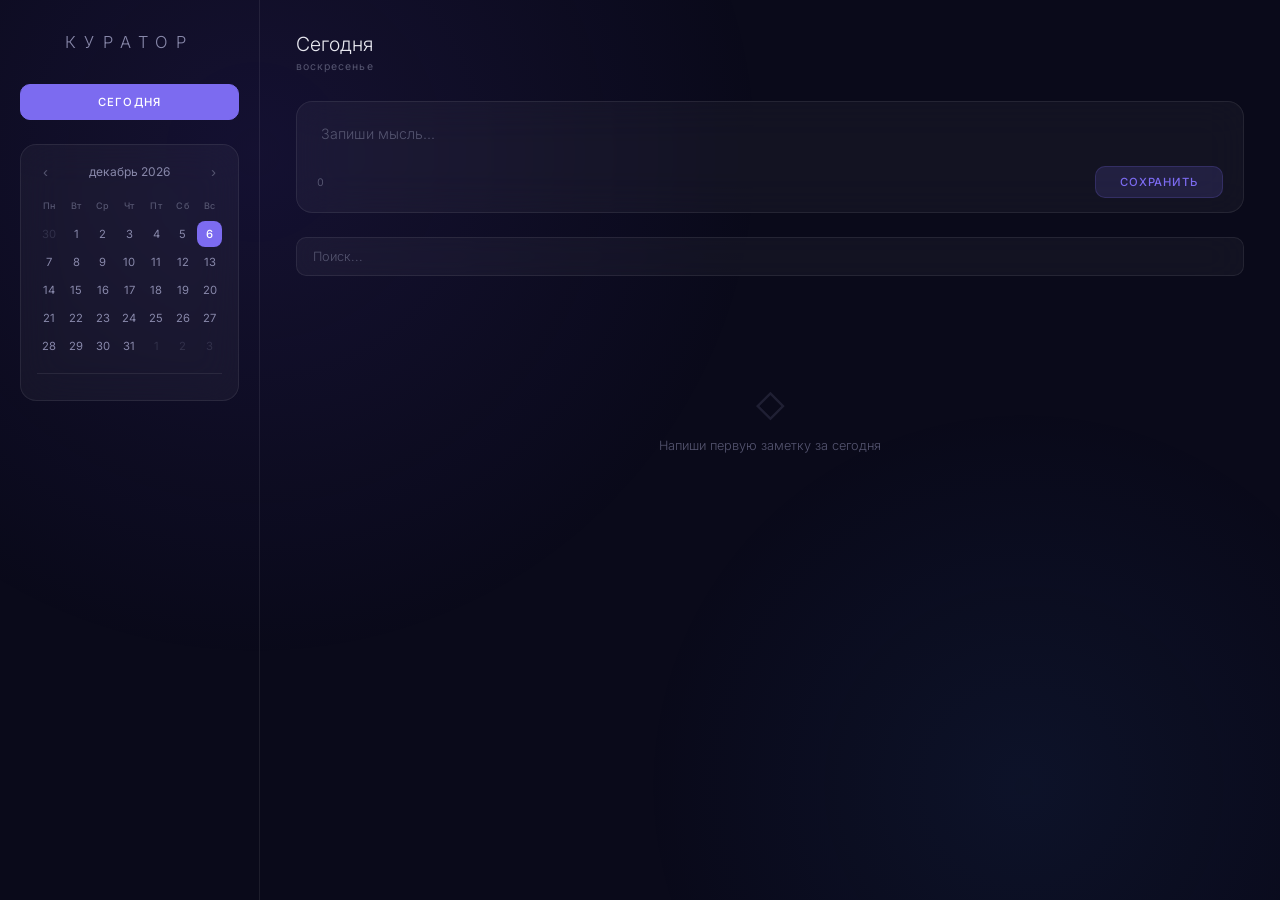
==== templates/index.html @ 03795e7d "fix: key-based auth, offline support, skeleton, icons, XSS fix" ====
<!DOCTYPE html>
<html lang="ru">
<head>
<meta charset="UTF-8">
<meta name="viewport" content="width=device-width, initial-scale=1.0">
<title>КУРАТОР</title>
<style>
@import url('https://fonts.googleapis.com/css2?family=Inter:wght@300;400;500;600&display=swap');

*, *::before, *::after { margin: 0; padding: 0; box-sizing: border-box; }

:root {
  --bg-1: #0a0a1a;
  --glass: rgba(255, 255, 255, 0.04);
  --glass-border: rgba(255, 255, 255, 0.08);
  --glass-hover: rgba(255, 255, 255, 0.07);
  --text-1: #e8e8f0;
  --text-2: #8888aa;
  --text-3: #555570;
  --accent: #7c6bf0;
  --accent-dim: rgba(124, 107, 240, 0.15);
  --danger: #e05555;
  --blur: 20px;
  --radius: 16px;
  --radius-sm: 10px;
}

html { font-size: 15px; }

body {
  font-family: 'Inter', -apple-system, sans-serif;
  background: var(--bg-1);
  color: var(--text-1);
  min-height: 100vh;
  overflow-x: hidden;
}

body::before {
  content: '';
  position: fixed;
  top: -40%; left: -20%;
  width: 80vw; height: 80vw;
  background: radial-gradient(circle, rgba(100, 70, 220, 0.12) 0%, transparent 70%);
  pointer-events: none;
  z-index: 0;
}

body::after {
  content: '';
  position: fixed;
  bottom: -30%; right: -10%;
  width: 60vw; height: 60vw;
  background: radial-gradient(circle, rgba(50, 120, 220, 0.08) 0%, transparent 70%);
  pointer-events: none;
  z-index: 0;
}

.layout {
  position: relative;
  z-index: 1;
  display: flex;
  min-height: 100vh;
  max-width: 1400px;
  margin: 0 auto;
}

/* --- SIDEBAR --- */
.sidebar {
  width: 260px;
  min-width: 260px;
  padding: 32px 20px;
  border-right: 1px solid var(--glass-border);
  display: flex;
  flex-direction: column;
  gap: 24px;
}

.logo {
  text-align: center;
  padding-bottom: 8px;
}

.logo h1 {
  font-size: 1.1rem;
  font-weight: 300;
  letter-spacing: 0.5em;
  color: var(--text-2);
}

.btn-today {
  width: 100%;
  background: var(--accent-dim);
  border: 1px solid rgba(124, 107, 240, 0.2);
  color: var(--accent);
  font-family: inherit;
  font-size: 0.75rem;
  font-weight: 500;
  letter-spacing: 0.1em;
  padding: 10px;
  border-radius: var(--radius-sm);
  cursor: pointer;
  transition: all 0.2s;
}

.btn-today:hover {
  background: rgba(124, 107, 240, 0.25);
}

.btn-today.active {
  background: var(--accent);
  color: #fff;
  border-color: var(--accent);
}

.calendar {
  background: var(--glass);
  backdrop-filter: blur(var(--blur));
  -webkit-backdrop-filter: blur(var(--blur));
  border: 1px solid var(--glass-border);
  border-radius: var(--radius);
  padding: 16px;
}

.cal-header {
  display: flex;
  justify-content: space-between;
  align-items: center;
  margin-bottom: 14px;
}

.cal-header span {
  font-size: 0.8rem;
  font-weight: 400;
  color: var(--text-2);
}

.cal-nav {
  background: none;
  border: none;
  color: var(--text-3);
  cursor: pointer;
  font-size: 1rem;
  padding: 2px 6px;
  border-radius: 6px;
  transition: color 0.2s;
}

.cal-nav:hover { color: var(--text-1); }

.cal-weekdays {
  display: grid;
  grid-template-columns: repeat(7, 1fr);
  gap: 2px;
  margin-bottom: 6px;
}

.cal-weekdays span {
  text-align: center;
  font-size: 0.6rem;
  font-weight: 500;
  color: var(--text-3);
  letter-spacing: 0.05em;
  padding: 4px 0;
}

.cal-days {
  display: grid;
  grid-template-columns: repeat(7, 1fr);
  gap: 2px;
}

.cal-day {
  text-align: center;
  font-size: 0.75rem;
  padding: 6px 2px;
  border-radius: 8px;
  cursor: pointer;
  transition: all 0.15s;
  color: var(--text-2);
  position: relative;
}

.cal-day:hover { background: rgba(255,255,255,0.06); }

.cal-day.other { color: var(--text-3); opacity: 0.4; }
.cal-day.today { color: var(--accent); font-weight: 600; }
.cal-day.selected { background: var(--accent); color: #fff; font-weight: 500; }

.cal-day.has-notes::after {
  content: '';
  position: absolute;
  bottom: 2px;
  left: 50%;
  transform: translateX(-50%);
  width: 4px;
  height: 4px;
  border-radius: 50%;
  background: var(--accent);
}

.cal-day.selected.has-notes::after { background: #fff; }

.cal-counts {
  margin-top: 14px;
  padding-top: 10px;
  border-top: 1px solid var(--glass-border);
}

.cal-stat {
  display: flex;
  justify-content: space-between;
  font-size: 0.65rem;
  color: var(--text-3);
  padding: 3px 0;
}

.cal-stat span:last-child {
  color: var(--text-2);
  font-variant-numeric: tabular-nums;
}

/* --- MAIN --- */
.main {
  flex: 1;
  padding: 32px 36px;
  display: flex;
  flex-direction: column;
  min-width: 0;
}

.day-title {
  font-size: 1.3rem;
  font-weight: 300;
  color: var(--text-1);
  margin-bottom: 4px;
}

.day-subtitle {
  font-size: 0.7rem;
  color: var(--text-3);
  letter-spacing: 0.1em;
  margin-bottom: 28px;
}

.input-wrapper {
  background: var(--glass);
  backdrop-filter: blur(var(--blur));
  -webkit-backdrop-filter: blur(var(--blur));
  border: 1px solid var(--glass-border);
  border-radius: var(--radius);
  padding: 4px;
  margin-bottom: 24px;
  transition: border-color 0.3s, box-shadow 0.3s;
}

.input-wrapper:focus-within {
  border-color: rgba(124, 107, 240, 0.3);
  box-shadow: 0 0 40px rgba(124, 107, 240, 0.08);
}

.input-wrapper textarea {
  width: 100%;
  background: transparent;
  border: none;
  outline: none;
  color: var(--text-1);
  font-family: inherit;
  font-size: 0.95rem;
  font-weight: 300;
  line-height: 1.7;
  padding: 16px 20px;
  resize: none;
  min-height: 48px;
  max-height: 200px;
}

.input-wrapper textarea::placeholder { color: var(--text-3); }

.suggest {
  display: none;
  font-size: 0.72rem;
  color: var(--text-3);
  padding: 8px 4px 0;
  letter-spacing: 0.03em;
  font-style: italic;
  animation: fadeUp 0.3s ease;
}

.input-footer {
  display: flex;
  justify-content: space-between;
  align-items: center;
  padding: 0 16px 10px;
}

.char-count {
  font-size: 0.7rem;
  color: var(--text-3);
  font-variant-numeric: tabular-nums;
}

.btn-save {
  background: var(--accent-dim);
  border: 1px solid rgba(124, 107, 240, 0.2);
  color: var(--accent);
  font-family: inherit;
  font-size: 0.75rem;
  font-weight: 500;
  letter-spacing: 0.08em;
  padding: 8px 24px;
  border-radius: var(--radius-sm);
  cursor: pointer;
  transition: all 0.2s;
}

.btn-save:hover {
  background: rgba(124, 107, 240, 0.25);
}

.btn-save:active { transform: scale(0.97); }

.search-row {
  display: flex;
  gap: 12px;
  margin-bottom: 28px;
}

.search-row input {
  flex: 1;
  background: var(--glass);
  backdrop-filter: blur(var(--blur));
  -webkit-backdrop-filter: blur(var(--blur));
  border: 1px solid var(--glass-border);
  border-radius: var(--radius-sm);
  padding: 11px 16px;
  color: var(--text-1);
  font-family: inherit;
  font-size: 0.85rem;
  font-weight: 300;
  outline: none;
  transition: border-color 0.3s;
}

.search-row input:focus { border-color: rgba(124, 107, 240, 0.3); }
.search-row input::placeholder { color: var(--text-3); }

.stats {
  font-size: 0.7rem;
  color: var(--text-3);
  letter-spacing: 0.08em;
  margin-bottom: 24px;
}

.groups { display: flex; flex-direction: column; gap: 28px; }

.group { animation: fadeUp 0.4s ease both; }
.group:nth-child(2) { animation-delay: 0.05s; }
.group:nth-child(3) { animation-delay: 0.1s; }

@keyframes fadeUp {
  from { opacity: 0; transform: translateY(14px); }
  to { opacity: 1; transform: translateY(0); }
}

.group-header {
  display: flex;
  align-items: center;
  gap: 12px;
  margin-bottom: 12px;
  padding-left: 2px;
}

.group-title {
  font-size: 0.7rem;
  font-weight: 500;
  letter-spacing: 0.12em;
  text-transform: uppercase;
  color: var(--text-2);
}

.group-count {
  font-size: 0.6rem;
  color: var(--text-3);
  background: rgba(255,255,255,0.04);
  padding: 2px 8px;
  border-radius: 20px;
}

.group-line {
  flex: 1;
  height: 1px;
  background: linear-gradient(90deg, var(--glass-border), transparent);
}

.notes-grid {
  display: grid;
  grid-template-columns: repeat(auto-fill, minmax(260px, 1fr));
  gap: 12px;
}

.note-card {
  background: var(--glass);
  backdrop-filter: blur(var(--blur));
  -webkit-backdrop-filter: blur(var(--blur));
  border: 1px solid var(--glass-border);
  border-radius: var(--radius);
  padding: 18px;
  transition: all 0.25s;
  animation: fadeUp 0.35s ease both;
}

.note-card:hover {
  background: var(--glass-hover);
  border-color: rgba(255, 255, 255, 0.12);
  transform: translateY(-2px);
  box-shadow: 0 8px 32px rgba(0, 0, 0, 0.3);
}

.note-content {
  font-size: 0.9rem;
  font-weight: 300;
  line-height: 1.7;
  color: var(--text-1);
  white-space: pre-wrap;
  word-break: break-word;
  margin-bottom: 12px;
}

.note-meta {
  display: flex;
  justify-content: space-between;
  align-items: center;
}

.note-date {
  font-size: 0.6rem;
  color: var(--text-3);
  font-variant-numeric: tabular-nums;
}

.note-delete {
  background: none;
  border: none;
  color: var(--text-3);
  cursor: pointer;
  font-size: 0.7rem;
  padding: 4px 8px;
  border-radius: 6px;
  opacity: 0;
  transition: all 0.2s;
}

.note-card:hover .note-delete { opacity: 1; }
.note-delete:hover { color: var(--danger); background: rgba(224, 85, 85, 0.1); }

.empty-state {
  text-align: center;
  padding: 60px 20px;
  color: var(--text-3);
}

.empty-state .icon { font-size: 2rem; margin-bottom: 14px; opacity: 0.3; }
.empty-state p { font-size: 0.85rem; font-weight: 300; }

.toast {
  position: fixed;
  bottom: 30px;
  left: 50%;
  transform: translateX(-50%) translateY(80px);
  background: rgba(20, 20, 40, 0.9);
  backdrop-filter: blur(16px);
  border: 1px solid var(--glass-border);
  color: var(--text-1);
  font-size: 0.8rem;
  padding: 12px 28px;
  border-radius: 40px;
  opacity: 0;
  transition: all 0.4s cubic-bezier(0.22, 1, 0.36, 1);
  pointer-events: none;
  z-index: 100;
}

.toast.show { opacity: 1; transform: translateX(-50%) translateY(0); }

@media (max-width: 800px) {
  .layout { flex-direction: column; }
  .sidebar { width: 100%; min-width: 0; border-right: none; border-bottom: 1px solid var(--glass-border); padding: 20px 16px; }
  .main { padding: 20px 16px; }
  .notes-grid { grid-template-columns: 1fr; }
}
</style>
</head>
<body>

<div class="layout">
  <aside class="sidebar">
    <div class="logo"><h1>КУРАТОР</h1></div>

    <button class="btn-today" id="btnToday" onclick="goToday()">СЕГОДНЯ</button>

    <div class="calendar">
      <div class="cal-header">
        <button class="cal-nav" onclick="calNav(-1)">&#8249;</button>
        <span id="calMonth"></span>
        <button class="cal-nav" onclick="calNav(1)">&#8250;</button>
      </div>
      <div class="cal-weekdays">
        <span>Пн</span><span>Вт</span><span>Ср</span><span>Чт</span><span>Пт</span><span>Сб</span><span>Вс</span>
      </div>
      <div class="cal-days" id="calDays"></div>
      <div class="cal-counts" id="calCounts"></div>
    </div>
  </aside>

  <main class="main">
    <div class="day-title" id="dayTitle"></div>
    <div class="day-subtitle" id="daySubtitle"></div>

    <div class="input-wrapper">
      <textarea id="noteInput" placeholder="Запиши мысль..." rows="1"></textarea>
      <div class="input-footer">
        <span class="char-count" id="charCount">0</span>
        <button class="btn-save" id="saveBtn">СОХРАНИТЬ</button>
      </div>
    </div>
    <div class="suggest" id="suggest"></div>

    <div class="search-row">
      <input type="text" id="searchInput" placeholder="Поиск...">
    </div>

    <div class="stats" id="stats"></div>
    <div class="groups" id="groups"></div>
    <div class="empty-state" id="emptyState">
      <div class="icon">&#9671;</div>
      <p>Напиши первую заметку за сегодня</p>
    </div>
  </main>
</div>

<div class="toast" id="toast"></div>

<script>
const $ = s => document.querySelector(s);
const RU_MONTHS = ['январь','февраль','март','апрель','май','июнь','июль','август','сентябрь','октябрь','ноябрь','декабрь'];
const RU_DAYS = ['воскресенье','понедельник','вторник','среда','четверг','пятница','суббота'];
const RU_MONTHS_GEN = ['января','февраля','марта','апреля','мая','июня','июля','августа','сентября','октября','ноября','декабря'];

let selectedDate = todayStr();
let calYear, calMonth;
let dateCounts = {};

function todayStr() {
  const d = new Date();
  return d.getFullYear() + '-' + String(d.getMonth()+1).padStart(2,'0') + '-' + String(d.getDate()).padStart(2,'0');
}

function initCalendar() {
  const now = new Date();
  calYear = now.getFullYear();
  calMonth = now.getMonth();
  renderCalendar();
}

function renderCalendar() {
  $('#calMonth').textContent = RU_MONTHS[calMonth] + ' ' + calYear;

  const first = new Date(calYear, calMonth, 1);
  const last = new Date(calYear, calMonth + 1, 0);
  let startDay = first.getDay() - 1;
  if (startDay < 0) startDay = 6;

  let html = '';
  for (let i = 0; i < startDay; i++) {
    const d = new Date(calYear, calMonth, -startDay + i + 1);
    html += `<div class="cal-day other">${d.getDate()}</div>`;
  }

  for (let d = 1; d <= last.getDate(); d++) {
    const ds = calYear + '-' + String(calMonth+1).padStart(2,'0') + '-' + String(d).padStart(2,'0');
    const today = ds === todayStr();
    const sel = ds === selectedDate;
    const has = dateCounts[ds] > 0;
    const cls = ['cal-day'];
    if (today) cls.push('today');
    if (sel) cls.push('selected');
    if (has) cls.push('has-notes');
    html += `<div class="${cls.join(' ')}" onclick="selectDate('${ds}')">${d}</div>`;
  }

  const remaining = 7 - ((startDay + last.getDate()) % 7);
  if (remaining < 7) {
    for (let i = 1; i <= remaining; i++) {
      html += `<div class="cal-day other">${i}</div>`;
    }
  }

  $('#calDays').innerHTML = html;
  renderCalCounts();
}

function renderCalCounts() {
  const counts = Object.entries(dateCounts).sort((a,b) => b[0].localeCompare(a[0])).slice(0, 5);
  if (counts.length === 0) {
    $('#calCounts').innerHTML = '';
    return;
  }
  let html = '';
  for (const [date, cnt] of counts) {
    const d = new Date(date + 'T12:00:00');
    const label = d.getDate() + ' ' + RU_MONTHS_GEN[d.getMonth()];
    html += `<div class="cal-stat"><span>${label}</span><span>${cnt}</span></div>`;
  }
  $('#calCounts').innerHTML = html;
}

function calNav(dir) {
  calMonth += dir;
  if (calMonth > 11) { calMonth = 0; calYear++; }
  if (calMonth < 0) { calMonth = 11; calYear--; }
  renderCalendar();
}

function selectDate(ds) {
  selectedDate = ds;
  renderCalendar();
  renderDayTitle();
  loadNotes();
}

function goToday() {
  selectedDate = todayStr();
  const now = new Date();
  calYear = now.getFullYear();
  calMonth = now.getMonth();
  renderCalendar();
  renderDayTitle();
  loadNotes();
}

function renderDayTitle() {
  const d = new Date(selectedDate + 'T12:00:00');
  const dayNum = d.getDate();
  const month = RU_MONTHS_GEN[d.getMonth()];
  const weekday = RU_DAYS[d.getDay()];
  const today = selectedDate === todayStr();
  $('#dayTitle').textContent = today ? 'Сегодня' : dayNum + ' ' + month;
  $('#daySubtitle').textContent = weekday + (today ? '' : ', ' + d.getFullYear());
  $('#btnToday').classList.toggle('active', today);
}

const input = $('#noteInput');
const saveBtn = $('#saveBtn');
const charCount = $('#charCount');
const searchInput = $('#searchInput');
const groupsEl = $('#groups');
const statsEl = $('#stats');
const emptyEl = $('#emptyState');
const toastEl = $('#toast');

let allNotes = [];
let allGroups = {};
let suggestTimer = null;

function autoResize() {
  input.style.height = 'auto';
  input.style.height = Math.min(input.scrollHeight, 200) + 'px';
}

input.addEventListener('input', () => {
  autoResize();
  charCount.textContent = input.value.length;
  clearTimeout(suggestTimer);
  const val = input.value.trim();
  if (val.length >= 6) {
    suggestTimer = setTimeout(() => checkSimilar(val), 400);
  } else {
    hideSuggest();
  }
});

input.addEventListener('keydown', e => { if (e.key === 'Enter' && !e.shiftKey) { e.preventDefault(); saveNote(); } });
saveBtn.addEventListener('click', saveNote);
searchInput.addEventListener('input', renderGroups);

async function saveNote() {
  const content = input.value.trim();
  if (!content) return;
  saveBtn.textContent = '...';
  saveBtn.disabled = true;
  try {
    const res = await fetch('/api/notes', {
      method: 'POST',
      headers: { 'Content-Type': 'application/json' },
      body: JSON.stringify({ content, date: selectedDate })
    });
    if (res.ok) {
      input.value = '';
      autoResize();
      charCount.textContent = '0';
      toast('Сохранено');
      await loadNotes();
    }
  } catch (e) { toast('Ошибка сети'); }
  saveBtn.textContent = 'СОХРАНИТЬ';
  saveBtn.disabled = false;
}

async function deleteNote(id) {
  try {
    await fetch('/api/notes/' + id, { method: 'DELETE' });
    toast('Удалено');
    await loadNotes();
  } catch (e) { toast('Ошибка'); }
}

async function loadNotes() {
  try {
    const res = await fetch('/api/notes?date=' + selectedDate);
    const data = await res.json();
    allNotes = data.notes;
    allGroups = data.groups;
    dateCounts = data.date_counts || {};
    renderCalendar();
    renderGroups();
  } catch (e) { console.error(e); }
}

function renderGroups() {
  const query = searchInput.value.trim().toLowerCase();
  let groups = allGroups;
  let notes = allNotes;

  if (query) {
    notes = allNotes.filter(n => n.content.toLowerCase().includes(query));
    if (notes.length === 0) {
      groupsEl.innerHTML = '';
      statsEl.textContent = '';
      emptyEl.innerHTML = '<div class="icon">&#9671;</div><p>Ничего не найдено</p>';
      emptyEl.style.display = 'block';
      return;
    }
    const ids = new Set(notes.map(n => n.id));
    groups = {};
    for (const [title, items] of Object.entries(allGroups)) {
      const filtered = items.filter(n => ids.has(n.id));
      if (filtered.length > 0) groups[title] = filtered;
    }
    if (!Object.keys(groups).length) groups = { 'Результаты': notes };
  }

  if (notes.length === 0) {
    groupsEl.innerHTML = '';
    statsEl.textContent = '';
    const today = selectedDate === todayStr();
    emptyEl.innerHTML = '<div class="icon">&#9671;</div><p>' + (today ? 'Напиши первую заметку за сегодня' : 'Нет заметок за этот день') + '</p>';
    emptyEl.style.display = 'block';
    return;
  }

  emptyEl.style.display = 'none';
  const gc = Object.keys(groups).length;
  statsEl.textContent = notes.length + ' замет' + (notes.length === 1 ? 'ка' : notes.length < 5 ? 'ки' : 'ок') + '  ·  ' + gc + ' групп' + (gc === 1 ? 'а' : '');

  let html = '';
  for (const [title, items] of Object.entries(groups)) {
    html += '<div class="group"><div class="group-header"><span class="group-title">' + esc(title) + '</span><span class="group-count">' + items.length + '</span><div class="group-line"></div></div><div class="notes-grid">';
    for (const note of items) {
      const t = new Date(note.created_at);
      const time = String(t.getHours()).padStart(2,'0') + ':' + String(t.getMinutes()).padStart(2,'0');
      html += '<div class="note-card"><div class="note-content">' + esc(note.content) + '</div><div class="note-meta"><span class="note-date">' + time + '</span><button class="note-delete" onclick="deleteNote(' + note.id + ')">&#10005;</button></div></div>';
    }
    html += '</div></div>';
  }
  groupsEl.innerHTML = html;
}

function esc(s) { const d = document.createElement('div'); d.textContent = s; return d.innerHTML; }

function toast(msg) {
  toastEl.textContent = msg;
  toastEl.classList.add('show');
  setTimeout(() => toastEl.classList.remove('show'), 2000);
}

initCalendar();
renderDayTitle();
loadNotes();
loadYesterdaySummary();

async function checkSimilar(text) {
  try {
    const res = await fetch('/api/similar?q=' + encodeURIComponent(text));
    const matches = await res.json();
    if (matches.length > 0) {
      const el = document.getElementById('suggest');
      const snippet = matches[0].content.length > 80 ? matches[0].content.slice(0, 80) + '...' : matches[0].content;
      el.innerHTML = 'похоже на: ' + esc(snippet);
      el.style.display = 'block';
    } else {
      hideSuggest();
    }
  } catch (e) {}
}

function hideSuggest() {
  const el = document.getElementById('suggest');
  if (el) el.style.display = 'none';
}

function showSuggest(html) {
  const el = document.getElementById('suggest');
  if (el) { el.innerHTML = html; el.style.display = 'block'; }
}

async function loadYesterdaySummary() {
  try {
    const res = await fetch('/api/yesterday');
    const data = await res.json();
    if (data.has) {
      showSuggest('вчера: ' + data.count + ' замет' + (data.count === 1 ? 'ка' : data.count < 5 ? 'ки' : 'ок') + ', ' + data.groups + ' групп' + (data.groups === 1 ? 'а' : ''));
      setTimeout(hideSuggest, 5000);
    }
  } catch (e) {}
}
</script>
</body>
</html>
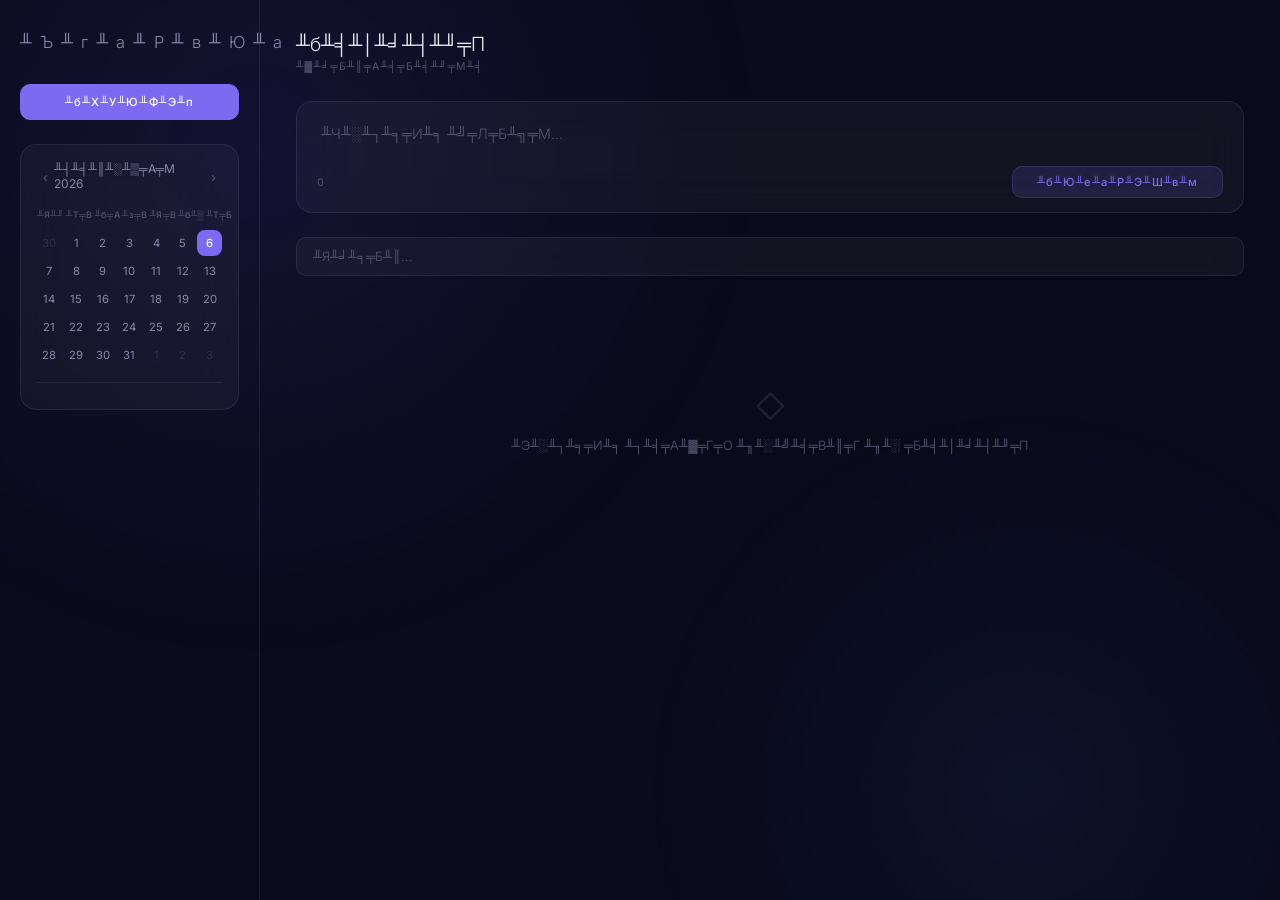
==== commit f2a30f7f: "restore: calendar version from v1" ====
--- a/templates/index.html
+++ b/templates/index.html
@@ -1,9 +1,9 @@
-<!DOCTYPE html>
+﻿<!DOCTYPE html>
 <html lang="ru">
 <head>
 <meta charset="UTF-8">
 <meta name="viewport" content="width=device-width, initial-scale=1.0">
-<title>КУРАТОР</title>
+<title>╨Ъ╨г╨а╨Р╨в╨Ю╨а</title>
 <style>
 @import url('https://fonts.googleapis.com/css2?family=Inter:wght@300;400;500;600&display=swap');
 
@@ -494,9 +494,9 @@
 
 <div class="layout">
   <aside class="sidebar">
-    <div class="logo"><h1>КУРАТОР</h1></div>
-
-    <button class="btn-today" id="btnToday" onclick="goToday()">СЕГОДНЯ</button>
+    <div class="logo"><h1>╨Ъ╨г╨а╨Р╨в╨Ю╨а</h1></div>
+
+    <button class="btn-today" id="btnToday" onclick="goToday()">╨б╨Х╨У╨Ю╨Ф╨Э╨п</button>
 
     <div class="calendar">
       <div class="cal-header">
@@ -505,7 +505,7 @@
         <button class="cal-nav" onclick="calNav(1)">&#8250;</button>
       </div>
       <div class="cal-weekdays">
-        <span>Пн</span><span>Вт</span><span>Ср</span><span>Чт</span><span>Пт</span><span>Сб</span><span>Вс</span>
+        <span>╨Я╨╜</span><span>╨Т╤В</span><span>╨б╤А</span><span>╨з╤В</span><span>╨Я╤В</span><span>╨б╨▒</span><span>╨Т╤Б</span>
       </div>
       <div class="cal-days" id="calDays"></div>
       <div class="cal-counts" id="calCounts"></div>
@@ -517,23 +517,23 @@
     <div class="day-subtitle" id="daySubtitle"></div>
 
     <div class="input-wrapper">
-      <textarea id="noteInput" placeholder="Запиши мысль..." rows="1"></textarea>
+      <textarea id="noteInput" placeholder="╨Ч╨░╨┐╨╕╤И╨╕ ╨╝╤Л╤Б╨╗╤М..." rows="1"></textarea>
       <div class="input-footer">
         <span class="char-count" id="charCount">0</span>
-        <button class="btn-save" id="saveBtn">СОХРАНИТЬ</button>
+        <button class="btn-save" id="saveBtn">╨б╨Ю╨е╨а╨Р╨Э╨Ш╨в╨м</button>
       </div>
     </div>
     <div class="suggest" id="suggest"></div>
 
     <div class="search-row">
-      <input type="text" id="searchInput" placeholder="Поиск...">
+      <input type="text" id="searchInput" placeholder="╨Я╨╛╨╕╤Б╨║...">
     </div>
 
     <div class="stats" id="stats"></div>
     <div class="groups" id="groups"></div>
     <div class="empty-state" id="emptyState">
       <div class="icon">&#9671;</div>
-      <p>Напиши первую заметку за сегодня</p>
+      <p>╨Э╨░╨┐╨╕╤И╨╕ ╨┐╨╡╤А╨▓╤Г╤О ╨╖╨░╨╝╨╡╤В╨║╤Г ╨╖╨░ ╤Б╨╡╨│╨╛╨┤╨╜╤П</p>
     </div>
   </main>
 </div>
@@ -542,9 +542,9 @@
 
 <script>
 const $ = s => document.querySelector(s);
-const RU_MONTHS = ['январь','февраль','март','апрель','май','июнь','июль','август','сентябрь','октябрь','ноябрь','декабрь'];
-const RU_DAYS = ['воскресенье','понедельник','вторник','среда','четверг','пятница','суббота'];
-const RU_MONTHS_GEN = ['января','февраля','марта','апреля','мая','июня','июля','августа','сентября','октября','ноября','декабря'];
+const RU_MONTHS = ['╤П╨╜╨▓╨░╤А╤М','╤Д╨╡╨▓╤А╨░╨╗╤М','╨╝╨░╤А╤В','╨░╨┐╤А╨╡╨╗╤М','╨╝╨░╨╣','╨╕╤О╨╜╤М','╨╕╤О╨╗╤М','╨░╨▓╨│╤Г╤Б╤В','╤Б╨╡╨╜╤В╤П╨▒╤А╤М','╨╛╨║╤В╤П╨▒╤А╤М','╨╜╨╛╤П╨▒╤А╤М','╨┤╨╡╨║╨░╨▒╤А╤М'];
+const RU_DAYS = ['╨▓╨╛╤Б╨║╤А╨╡╤Б╨╡╨╜╤М╨╡','╨┐╨╛╨╜╨╡╨┤╨╡╨╗╤М╨╜╨╕╨║','╨▓╤В╨╛╤А╨╜╨╕╨║','╤Б╤А╨╡╨┤╨░','╤З╨╡╤В╨▓╨╡╤А╨│','╨┐╤П╤В╨╜╨╕╤Ж╨░','╤Б╤Г╨▒╨▒╨╛╤В╨░'];
+const RU_MONTHS_GEN = ['╤П╨╜╨▓╨░╤А╤П','╤Д╨╡╨▓╤А╨░╨╗╤П','╨╝╨░╤А╤В╨░','╨░╨┐╤А╨╡╨╗╤П','╨╝╨░╤П','╨╕╤О╨╜╤П','╨╕╤О╨╗╤П','╨░╨▓╨│╤Г╤Б╤В╨░','╤Б╨╡╨╜╤В╤П╨▒╤А╤П','╨╛╨║╤В╤П╨▒╤А╤П','╨╜╨╛╤П╨▒╤А╤П','╨┤╨╡╨║╨░╨▒╤А╤П'];
 
 let selectedDate = todayStr();
 let calYear, calMonth;
@@ -644,7 +644,7 @@
   const month = RU_MONTHS_GEN[d.getMonth()];
   const weekday = RU_DAYS[d.getDay()];
   const today = selectedDate === todayStr();
-  $('#dayTitle').textContent = today ? 'Сегодня' : dayNum + ' ' + month;
+  $('#dayTitle').textContent = today ? '╨б╨╡╨│╨╛╨┤╨╜╤П' : dayNum + ' ' + month;
   $('#daySubtitle').textContent = weekday + (today ? '' : ', ' + d.getFullYear());
   $('#btnToday').classList.toggle('active', today);
 }
@@ -698,20 +698,20 @@
       input.value = '';
       autoResize();
       charCount.textContent = '0';
-      toast('Сохранено');
+      toast('╨б╨╛╤Е╤А╨░╨╜╨╡╨╜╨╛');
       await loadNotes();
     }
-  } catch (e) { toast('Ошибка сети'); }
-  saveBtn.textContent = 'СОХРАНИТЬ';
+  } catch (e) { toast('╨Ю╤И╨╕╨▒╨║╨░ ╤Б╨╡╤В╨╕'); }
+  saveBtn.textContent = '╨б╨Ю╨е╨а╨Р╨Э╨Ш╨в╨м';
   saveBtn.disabled = false;
 }
 
 async function deleteNote(id) {
   try {
     await fetch('/api/notes/' + id, { method: 'DELETE' });
-    toast('Удалено');
+    toast('╨г╨┤╨░╨╗╨╡╨╜╨╛');
     await loadNotes();
-  } catch (e) { toast('Ошибка'); }
+  } catch (e) { toast('╨Ю╤И╨╕╨▒╨║╨░'); }
 }
 
 async function loadNotes() {
@@ -736,7 +736,7 @@
     if (notes.length === 0) {
       groupsEl.innerHTML = '';
       statsEl.textContent = '';
-      emptyEl.innerHTML = '<div class="icon">&#9671;</div><p>Ничего не найдено</p>';
+      emptyEl.innerHTML = '<div class="icon">&#9671;</div><p>╨Э╨╕╤З╨╡╨│╨╛ ╨╜╨╡ ╨╜╨░╨╣╨┤╨╡╨╜╨╛</p>';
       emptyEl.style.display = 'block';
       return;
     }
@@ -746,21 +746,21 @@
       const filtered = items.filter(n => ids.has(n.id));
       if (filtered.length > 0) groups[title] = filtered;
     }
-    if (!Object.keys(groups).length) groups = { 'Результаты': notes };
+    if (!Object.keys(groups).length) groups = { '╨а╨╡╨╖╤Г╨╗╤М╤В╨░╤В╤Л': notes };
   }
 
   if (notes.length === 0) {
     groupsEl.innerHTML = '';
     statsEl.textContent = '';
     const today = selectedDate === todayStr();
-    emptyEl.innerHTML = '<div class="icon">&#9671;</div><p>' + (today ? 'Напиши первую заметку за сегодня' : 'Нет заметок за этот день') + '</p>';
+    emptyEl.innerHTML = '<div class="icon">&#9671;</div><p>' + (today ? '╨Э╨░╨┐╨╕╤И╨╕ ╨┐╨╡╤А╨▓╤Г╤О ╨╖╨░╨╝╨╡╤В╨║╤Г ╨╖╨░ ╤Б╨╡╨│╨╛╨┤╨╜╤П' : '╨Э╨╡╤В ╨╖╨░╨╝╨╡╤В╨╛╨║ ╨╖╨░ ╤Н╤В╨╛╤В ╨┤╨╡╨╜╤М') + '</p>';
     emptyEl.style.display = 'block';
     return;
   }
 
   emptyEl.style.display = 'none';
   const gc = Object.keys(groups).length;
-  statsEl.textContent = notes.length + ' замет' + (notes.length === 1 ? 'ка' : notes.length < 5 ? 'ки' : 'ок') + '  ·  ' + gc + ' групп' + (gc === 1 ? 'а' : '');
+  statsEl.textContent = notes.length + ' ╨╖╨░╨╝╨╡╤В' + (notes.length === 1 ? '╨║╨░' : notes.length < 5 ? '╨║╨╕' : '╨╛╨║') + '  ┬╖  ' + gc + ' ╨│╤А╤Г╨┐╨┐' + (gc === 1 ? '╨░' : '');
 
   let html = '';
   for (const [title, items] of Object.entries(groups)) {
@@ -795,7 +795,7 @@
     if (matches.length > 0) {
       const el = document.getElementById('suggest');
       const snippet = matches[0].content.length > 80 ? matches[0].content.slice(0, 80) + '...' : matches[0].content;
-      el.innerHTML = 'похоже на: ' + esc(snippet);
+      el.innerHTML = '╨┐╨╛╤Е╨╛╨╢╨╡ ╨╜╨░: ' + esc(snippet);
       el.style.display = 'block';
     } else {
       hideSuggest();
@@ -818,7 +818,7 @@
     const res = await fetch('/api/yesterday');
     const data = await res.json();
     if (data.has) {
-      showSuggest('вчера: ' + data.count + ' замет' + (data.count === 1 ? 'ка' : data.count < 5 ? 'ки' : 'ок') + ', ' + data.groups + ' групп' + (data.groups === 1 ? 'а' : ''));
+      showSuggest('╨▓╤З╨╡╤А╨░: ' + data.count + ' ╨╖╨░╨╝╨╡╤В' + (data.count === 1 ? '╨║╨░' : data.count < 5 ? '╨║╨╕' : '╨╛╨║') + ', ' + data.groups + ' ╨│╤А╤Г╨┐╨┐' + (data.groups === 1 ? '╨░' : ''));
       setTimeout(hideSuggest, 5000);
     }
   } catch (e) {}
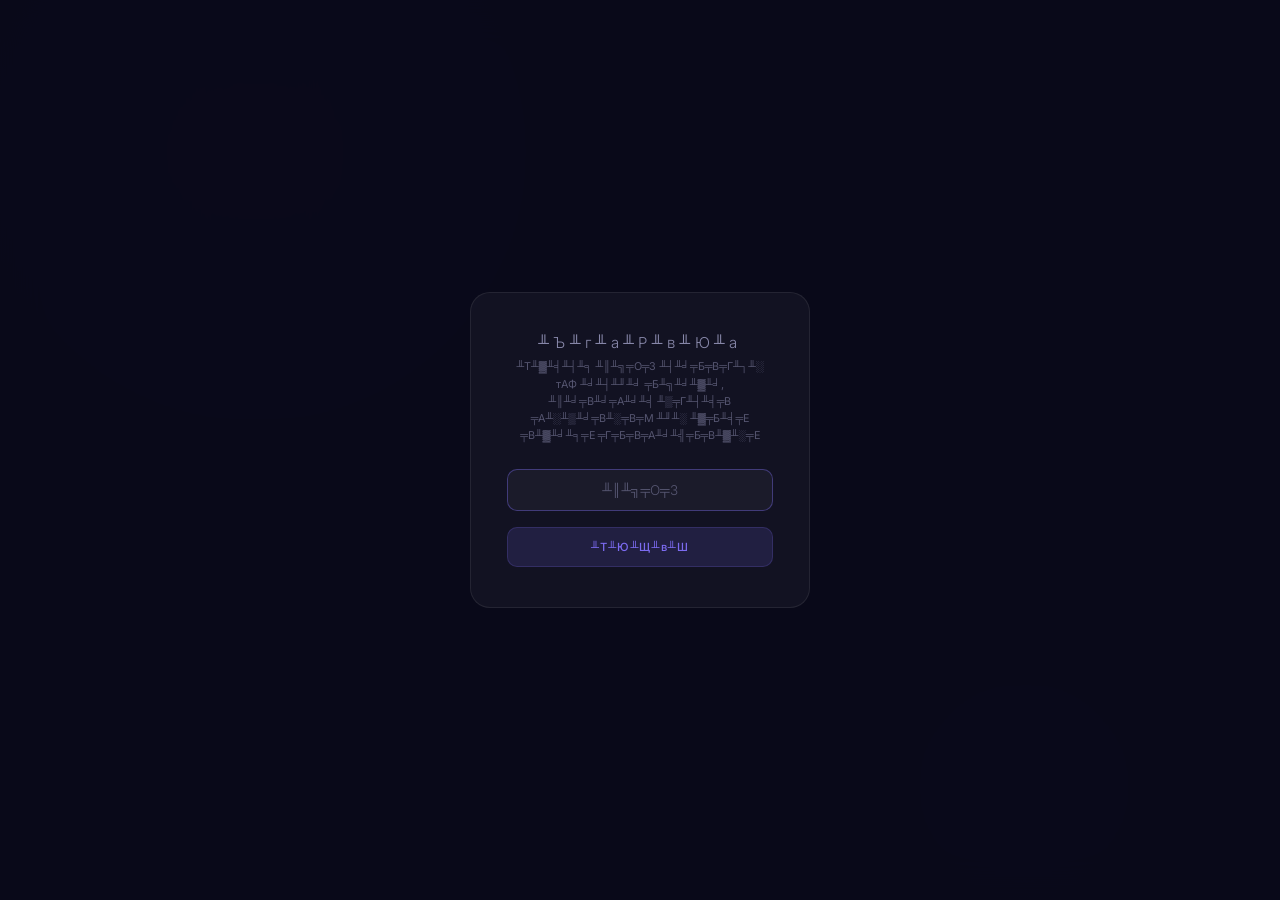
==== commit fbcde62f: "restore: calendar + Supabase version from v1" ====
--- a/templates/index.html
+++ b/templates/index.html
@@ -1,521 +1,143 @@
-﻿<!DOCTYPE html>
+<!DOCTYPE html>
 <html lang="ru">
 <head>
 <meta charset="UTF-8">
-<meta name="viewport" content="width=device-width, initial-scale=1.0">
+<meta name="viewport" content="width=device-width, initial-scale=1.0, maximum-scale=1.0, user-scalable=no">
+<meta name="apple-mobile-web-app-capable" content="yes">
+<meta name="apple-mobile-web-app-status-bar-style" content="black-translucent">
+<meta name="theme-color" content="#0a0a1a">
 <title>╨Ъ╨г╨а╨Р╨в╨Ю╨а</title>
+<link rel="manifest" href="manifest.json">
+<link rel="icon" href="icon.svg" type="image/svg+xml">
+<link rel="apple-touch-icon" href="icon-192.png">
 <style>
 @import url('https://fonts.googleapis.com/css2?family=Inter:wght@300;400;500;600&display=swap');
-
-*, *::before, *::after { margin: 0; padding: 0; box-sizing: border-box; }
-
-:root {
-  --bg-1: #0a0a1a;
-  --glass: rgba(255, 255, 255, 0.04);
-  --glass-border: rgba(255, 255, 255, 0.08);
-  --glass-hover: rgba(255, 255, 255, 0.07);
-  --text-1: #e8e8f0;
-  --text-2: #8888aa;
-  --text-3: #555570;
-  --accent: #7c6bf0;
-  --accent-dim: rgba(124, 107, 240, 0.15);
-  --danger: #e05555;
-  --blur: 20px;
-  --radius: 16px;
-  --radius-sm: 10px;
-}
-
-html { font-size: 15px; }
-
-body {
-  font-family: 'Inter', -apple-system, sans-serif;
-  background: var(--bg-1);
-  color: var(--text-1);
-  min-height: 100vh;
-  overflow-x: hidden;
-}
-
-body::before {
-  content: '';
-  position: fixed;
-  top: -40%; left: -20%;
-  width: 80vw; height: 80vw;
-  background: radial-gradient(circle, rgba(100, 70, 220, 0.12) 0%, transparent 70%);
-  pointer-events: none;
-  z-index: 0;
-}
-
-body::after {
-  content: '';
-  position: fixed;
-  bottom: -30%; right: -10%;
-  width: 60vw; height: 60vw;
-  background: radial-gradient(circle, rgba(50, 120, 220, 0.08) 0%, transparent 70%);
-  pointer-events: none;
-  z-index: 0;
-}
-
-.layout {
-  position: relative;
-  z-index: 1;
-  display: flex;
-  min-height: 100vh;
-  max-width: 1400px;
-  margin: 0 auto;
-}
-
-/* --- SIDEBAR --- */
-.sidebar {
-  width: 260px;
-  min-width: 260px;
-  padding: 32px 20px;
-  border-right: 1px solid var(--glass-border);
-  display: flex;
-  flex-direction: column;
-  gap: 24px;
-}
-
-.logo {
-  text-align: center;
-  padding-bottom: 8px;
-}
-
-.logo h1 {
-  font-size: 1.1rem;
-  font-weight: 300;
-  letter-spacing: 0.5em;
-  color: var(--text-2);
-}
-
-.btn-today {
-  width: 100%;
-  background: var(--accent-dim);
-  border: 1px solid rgba(124, 107, 240, 0.2);
-  color: var(--accent);
-  font-family: inherit;
-  font-size: 0.75rem;
-  font-weight: 500;
-  letter-spacing: 0.1em;
-  padding: 10px;
-  border-radius: var(--radius-sm);
-  cursor: pointer;
-  transition: all 0.2s;
-}
-
-.btn-today:hover {
-  background: rgba(124, 107, 240, 0.25);
-}
-
-.btn-today.active {
-  background: var(--accent);
-  color: #fff;
-  border-color: var(--accent);
-}
-
-.calendar {
-  background: var(--glass);
-  backdrop-filter: blur(var(--blur));
-  -webkit-backdrop-filter: blur(var(--blur));
-  border: 1px solid var(--glass-border);
-  border-radius: var(--radius);
-  padding: 16px;
-}
-
-.cal-header {
-  display: flex;
-  justify-content: space-between;
-  align-items: center;
-  margin-bottom: 14px;
-}
-
-.cal-header span {
-  font-size: 0.8rem;
-  font-weight: 400;
-  color: var(--text-2);
-}
-
-.cal-nav {
-  background: none;
-  border: none;
-  color: var(--text-3);
-  cursor: pointer;
-  font-size: 1rem;
-  padding: 2px 6px;
-  border-radius: 6px;
-  transition: color 0.2s;
-}
-
-.cal-nav:hover { color: var(--text-1); }
-
-.cal-weekdays {
-  display: grid;
-  grid-template-columns: repeat(7, 1fr);
-  gap: 2px;
-  margin-bottom: 6px;
-}
-
-.cal-weekdays span {
-  text-align: center;
-  font-size: 0.6rem;
-  font-weight: 500;
-  color: var(--text-3);
-  letter-spacing: 0.05em;
-  padding: 4px 0;
-}
-
-.cal-days {
-  display: grid;
-  grid-template-columns: repeat(7, 1fr);
-  gap: 2px;
-}
-
-.cal-day {
-  text-align: center;
-  font-size: 0.75rem;
-  padding: 6px 2px;
-  border-radius: 8px;
-  cursor: pointer;
-  transition: all 0.15s;
-  color: var(--text-2);
-  position: relative;
-}
-
-.cal-day:hover { background: rgba(255,255,255,0.06); }
-
-.cal-day.other { color: var(--text-3); opacity: 0.4; }
-.cal-day.today { color: var(--accent); font-weight: 600; }
-.cal-day.selected { background: var(--accent); color: #fff; font-weight: 500; }
-
-.cal-day.has-notes::after {
-  content: '';
-  position: absolute;
-  bottom: 2px;
-  left: 50%;
-  transform: translateX(-50%);
-  width: 4px;
-  height: 4px;
-  border-radius: 50%;
-  background: var(--accent);
-}
-
-.cal-day.selected.has-notes::after { background: #fff; }
-
-.cal-counts {
-  margin-top: 14px;
-  padding-top: 10px;
-  border-top: 1px solid var(--glass-border);
-}
-
-.cal-stat {
-  display: flex;
-  justify-content: space-between;
-  font-size: 0.65rem;
-  color: var(--text-3);
-  padding: 3px 0;
-}
-
-.cal-stat span:last-child {
-  color: var(--text-2);
-  font-variant-numeric: tabular-nums;
-}
-
-/* --- MAIN --- */
-.main {
-  flex: 1;
-  padding: 32px 36px;
-  display: flex;
-  flex-direction: column;
-  min-width: 0;
-}
-
-.day-title {
-  font-size: 1.3rem;
-  font-weight: 300;
-  color: var(--text-1);
-  margin-bottom: 4px;
-}
-
-.day-subtitle {
-  font-size: 0.7rem;
-  color: var(--text-3);
-  letter-spacing: 0.1em;
-  margin-bottom: 28px;
-}
-
-.input-wrapper {
-  background: var(--glass);
-  backdrop-filter: blur(var(--blur));
-  -webkit-backdrop-filter: blur(var(--blur));
-  border: 1px solid var(--glass-border);
-  border-radius: var(--radius);
-  padding: 4px;
-  margin-bottom: 24px;
-  transition: border-color 0.3s, box-shadow 0.3s;
-}
-
-.input-wrapper:focus-within {
-  border-color: rgba(124, 107, 240, 0.3);
-  box-shadow: 0 0 40px rgba(124, 107, 240, 0.08);
-}
-
-.input-wrapper textarea {
-  width: 100%;
-  background: transparent;
-  border: none;
-  outline: none;
-  color: var(--text-1);
-  font-family: inherit;
-  font-size: 0.95rem;
-  font-weight: 300;
-  line-height: 1.7;
-  padding: 16px 20px;
-  resize: none;
-  min-height: 48px;
-  max-height: 200px;
-}
-
-.input-wrapper textarea::placeholder { color: var(--text-3); }
-
-.suggest {
-  display: none;
-  font-size: 0.72rem;
-  color: var(--text-3);
-  padding: 8px 4px 0;
-  letter-spacing: 0.03em;
-  font-style: italic;
-  animation: fadeUp 0.3s ease;
-}
-
-.input-footer {
-  display: flex;
-  justify-content: space-between;
-  align-items: center;
-  padding: 0 16px 10px;
-}
-
-.char-count {
-  font-size: 0.7rem;
-  color: var(--text-3);
-  font-variant-numeric: tabular-nums;
-}
-
-.btn-save {
-  background: var(--accent-dim);
-  border: 1px solid rgba(124, 107, 240, 0.2);
-  color: var(--accent);
-  font-family: inherit;
-  font-size: 0.75rem;
-  font-weight: 500;
-  letter-spacing: 0.08em;
-  padding: 8px 24px;
-  border-radius: var(--radius-sm);
-  cursor: pointer;
-  transition: all 0.2s;
-}
-
-.btn-save:hover {
-  background: rgba(124, 107, 240, 0.25);
-}
-
-.btn-save:active { transform: scale(0.97); }
-
-.search-row {
-  display: flex;
-  gap: 12px;
-  margin-bottom: 28px;
-}
-
-.search-row input {
-  flex: 1;
-  background: var(--glass);
-  backdrop-filter: blur(var(--blur));
-  -webkit-backdrop-filter: blur(var(--blur));
-  border: 1px solid var(--glass-border);
-  border-radius: var(--radius-sm);
-  padding: 11px 16px;
-  color: var(--text-1);
-  font-family: inherit;
-  font-size: 0.85rem;
-  font-weight: 300;
-  outline: none;
-  transition: border-color 0.3s;
-}
-
-.search-row input:focus { border-color: rgba(124, 107, 240, 0.3); }
-.search-row input::placeholder { color: var(--text-3); }
-
-.stats {
-  font-size: 0.7rem;
-  color: var(--text-3);
-  letter-spacing: 0.08em;
-  margin-bottom: 24px;
-}
-
-.groups { display: flex; flex-direction: column; gap: 28px; }
-
-.group { animation: fadeUp 0.4s ease both; }
-.group:nth-child(2) { animation-delay: 0.05s; }
-.group:nth-child(3) { animation-delay: 0.1s; }
-
-@keyframes fadeUp {
-  from { opacity: 0; transform: translateY(14px); }
-  to { opacity: 1; transform: translateY(0); }
-}
-
-.group-header {
-  display: flex;
-  align-items: center;
-  gap: 12px;
-  margin-bottom: 12px;
-  padding-left: 2px;
-}
-
-.group-title {
-  font-size: 0.7rem;
-  font-weight: 500;
-  letter-spacing: 0.12em;
-  text-transform: uppercase;
-  color: var(--text-2);
-}
-
-.group-count {
-  font-size: 0.6rem;
-  color: var(--text-3);
-  background: rgba(255,255,255,0.04);
-  padding: 2px 8px;
-  border-radius: 20px;
-}
-
-.group-line {
-  flex: 1;
-  height: 1px;
-  background: linear-gradient(90deg, var(--glass-border), transparent);
-}
-
-.notes-grid {
-  display: grid;
-  grid-template-columns: repeat(auto-fill, minmax(260px, 1fr));
-  gap: 12px;
-}
-
-.note-card {
-  background: var(--glass);
-  backdrop-filter: blur(var(--blur));
-  -webkit-backdrop-filter: blur(var(--blur));
-  border: 1px solid var(--glass-border);
-  border-radius: var(--radius);
-  padding: 18px;
-  transition: all 0.25s;
-  animation: fadeUp 0.35s ease both;
-}
-
-.note-card:hover {
-  background: var(--glass-hover);
-  border-color: rgba(255, 255, 255, 0.12);
-  transform: translateY(-2px);
-  box-shadow: 0 8px 32px rgba(0, 0, 0, 0.3);
-}
-
-.note-content {
-  font-size: 0.9rem;
-  font-weight: 300;
-  line-height: 1.7;
-  color: var(--text-1);
-  white-space: pre-wrap;
-  word-break: break-word;
-  margin-bottom: 12px;
-}
-
-.note-meta {
-  display: flex;
-  justify-content: space-between;
-  align-items: center;
-}
-
-.note-date {
-  font-size: 0.6rem;
-  color: var(--text-3);
-  font-variant-numeric: tabular-nums;
-}
-
-.note-delete {
-  background: none;
-  border: none;
-  color: var(--text-3);
-  cursor: pointer;
-  font-size: 0.7rem;
-  padding: 4px 8px;
-  border-radius: 6px;
-  opacity: 0;
-  transition: all 0.2s;
-}
-
-.note-card:hover .note-delete { opacity: 1; }
-.note-delete:hover { color: var(--danger); background: rgba(224, 85, 85, 0.1); }
-
-.empty-state {
-  text-align: center;
-  padding: 60px 20px;
-  color: var(--text-3);
-}
-
-.empty-state .icon { font-size: 2rem; margin-bottom: 14px; opacity: 0.3; }
-.empty-state p { font-size: 0.85rem; font-weight: 300; }
-
-.toast {
-  position: fixed;
-  bottom: 30px;
-  left: 50%;
-  transform: translateX(-50%) translateY(80px);
-  background: rgba(20, 20, 40, 0.9);
-  backdrop-filter: blur(16px);
-  border: 1px solid var(--glass-border);
-  color: var(--text-1);
-  font-size: 0.8rem;
-  padding: 12px 28px;
-  border-radius: 40px;
-  opacity: 0;
-  transition: all 0.4s cubic-bezier(0.22, 1, 0.36, 1);
-  pointer-events: none;
-  z-index: 100;
-}
-
-.toast.show { opacity: 1; transform: translateX(-50%) translateY(0); }
-
-@media (max-width: 800px) {
-  .layout { flex-direction: column; }
-  .sidebar { width: 100%; min-width: 0; border-right: none; border-bottom: 1px solid var(--glass-border); padding: 20px 16px; }
-  .main { padding: 20px 16px; }
-  .notes-grid { grid-template-columns: 1fr; }
-}
+*,*::before,*::after{margin:0;padding:0;box-sizing:border-box}
+:root{--bg:#0a0a1a;--glass:rgba(255,255,255,0.04);--gb:rgba(255,255,255,0.08);--gh:rgba(255,255,255,0.07);--t1:#e8e8f0;--t2:#8888aa;--t3:#555570;--ac:#7c6bf0;--acd:rgba(124,107,240,0.15);--dg:#e05555;--bl:20px;--r:16px;--rs:10px}
+html{font-size:15px}
+body{font-family:'Inter',-apple-system,BlinkMacSystemFont,'Segoe UI',Roboto,sans-serif;background:var(--bg);color:var(--t1);min-height:100vh;overflow-x:hidden;-webkit-tap-highlight-color:transparent}
+body::before{content:'';position:fixed;top:-40%;left:-20%;width:80vw;height:80vw;background:radial-gradient(circle,rgba(100,70,220,.12) 0%,transparent 70%);pointer-events:none;z-index:0}
+body::after{content:'';position:fixed;bottom:-30%;right:-10%;width:60vw;height:60vw;background:radial-gradient(circle,rgba(50,120,220,.08) 0%,transparent 70%);pointer-events:none;z-index:0}
+.layout{position:relative;z-index:1;display:flex;min-height:100vh;max-width:1400px;margin:0 auto}
+.sidebar{width:260px;min-width:260px;padding:32px 20px;border-right:1px solid var(--gb);display:flex;flex-direction:column;gap:24px}
+.logo{text-align:center;padding-bottom:8px}
+.logo h1{font-size:1.1rem;font-weight:300;letter-spacing:.5em;color:var(--t2)}
+.btn-today{width:100%;background:var(--acd);border:1px solid rgba(124,107,240,.2);color:var(--ac);font-family:inherit;font-size:.75rem;font-weight:500;letter-spacing:.1em;padding:10px;border-radius:var(--rs);cursor:pointer;transition:all .2s}
+.btn-today:hover{background:rgba(124,107,240,.25)}
+.btn-today.active{background:var(--ac);color:#fff;border-color:var(--ac)}
+.calendar{background:var(--glass);backdrop-filter:blur(var(--bl));-webkit-backdrop-filter:blur(var(--bl));border:1px solid var(--gb);border-radius:var(--r);padding:16px}
+.cal-header{display:flex;justify-content:space-between;align-items:center;margin-bottom:14px}
+.cal-header span{font-size:.8rem;font-weight:400;color:var(--t2)}
+.cal-nav{background:none;border:none;color:var(--t3);cursor:pointer;font-size:1rem;padding:2px 6px;border-radius:6px;transition:color .2s}
+.cal-nav:hover{color:var(--t1)}
+.cal-weekdays{display:grid;grid-template-columns:repeat(7,1fr);gap:2px;margin-bottom:6px}
+.cal-weekdays span{text-align:center;font-size:.6rem;font-weight:500;color:var(--t3);letter-spacing:.05em;padding:4px 0}
+.cal-days{display:grid;grid-template-columns:repeat(7,1fr);gap:2px}
+.cal-day{text-align:center;font-size:.75rem;padding:6px 2px;border-radius:8px;cursor:pointer;transition:all .15s;color:var(--t2);position:relative}
+.cal-day:hover{background:rgba(255,255,255,.06)}
+.cal-day.other{color:var(--t3);opacity:.4}
+.cal-day.today{color:var(--ac);font-weight:600}
+.cal-day.selected{background:var(--ac);color:#fff;font-weight:500}
+.cal-day.has-notes::after{content:'';position:absolute;bottom:2px;left:50%;transform:translateX(-50%);width:4px;height:4px;border-radius:50%;background:var(--ac)}
+.cal-day.selected.has-notes::after{background:#fff}
+.cal-counts{margin-top:14px;padding-top:10px;border-top:1px solid var(--gb)}
+.cal-stat{display:flex;justify-content:space-between;font-size:.65rem;color:var(--t3);padding:3px 0}
+.cal-stat span:last-child{color:var(--t2);font-variant-numeric:tabular-nums}
+.main{flex:1;padding:32px 36px;display:flex;flex-direction:column;min-width:0}
+.day-title{font-size:1.3rem;font-weight:300;color:var(--t1);margin-bottom:4px}
+.day-subtitle{font-size:.7rem;color:var(--t3);letter-spacing:.1em;margin-bottom:28px}
+.input-wrapper{background:var(--glass);backdrop-filter:blur(var(--bl));-webkit-backdrop-filter:blur(var(--bl));border:1px solid var(--gb);border-radius:var(--r);padding:4px;margin-bottom:8px;transition:border-color .3s,box-shadow .3s}
+.input-wrapper:focus-within{border-color:rgba(124,107,240,.3);box-shadow:0 0 40px rgba(124,107,240,.08)}
+.input-wrapper textarea{width:100%;background:transparent;border:none;outline:none;color:var(--t1);font-family:inherit;font-size:.95rem;font-weight:300;line-height:1.7;padding:16px 20px;resize:none;min-height:48px;max-height:200px}
+.input-wrapper textarea::placeholder{color:var(--t3)}
+.input-footer{display:flex;justify-content:space-between;align-items:center;padding:0 16px 10px}
+.char-count{font-size:.7rem;color:var(--t3);font-variant-numeric:tabular-nums}
+.btn-save{background:var(--acd);border:1px solid rgba(124,107,240,.2);color:var(--ac);font-family:inherit;font-size:.75rem;font-weight:500;letter-spacing:.08em;padding:8px 24px;border-radius:var(--rs);cursor:pointer;transition:all .2s}
+.btn-save:hover{background:rgba(124,107,240,.25)}
+.btn-save:active{transform:scale(.97)}
+.input-hint{font-size:.6rem;color:var(--t3);padding:2px 4px 20px;letter-spacing:.03em}
+.suggest{display:none;font-size:.72rem;color:var(--t3);padding:8px 4px 0;letter-spacing:.03em;font-style:italic;animation:fadeUp .3s ease}
+.search-row{display:flex;gap:12px;margin-bottom:28px}
+.search-row input{flex:1;background:var(--glass);backdrop-filter:blur(var(--bl));-webkit-backdrop-filter:blur(var(--bl));border:1px solid var(--gb);border-radius:var(--rs);padding:11px 16px;color:var(--t1);font-family:inherit;font-size:.85rem;font-weight:300;outline:none;transition:border-color .3s}
+.search-row input:focus{border-color:rgba(124,107,240,.3)}
+.search-row input::placeholder{color:var(--t3)}
+.stats{font-size:.7rem;color:var(--t3);letter-spacing:.08em;margin-bottom:24px}
+.groups{display:flex;flex-direction:column;gap:28px}
+.group{animation:fadeUp .4s ease both}
+.group:nth-child(2){animation-delay:.05s}
+.group:nth-child(3){animation-delay:.1s}
+@keyframes fadeUp{from{opacity:0;transform:translateY(14px)}to{opacity:1;transform:translateY(0)}}
+.group-header{display:flex;align-items:center;gap:12px;margin-bottom:12px;padding-left:2px}
+.group-title{font-size:.7rem;font-weight:500;letter-spacing:.12em;text-transform:uppercase;color:var(--t2)}
+.group-count{font-size:.6rem;color:var(--t3);background:rgba(255,255,255,.04);padding:2px 8px;border-radius:20px}
+.group-line{flex:1;height:1px;background:linear-gradient(90deg,var(--gb),transparent)}
+.notes-grid{display:grid;grid-template-columns:repeat(auto-fill,minmax(260px,1fr));gap:12px}
+.note-card{background:var(--glass);backdrop-filter:blur(var(--bl));-webkit-backdrop-filter:blur(var(--bl));border:1px solid var(--gb);border-radius:var(--r);padding:18px;transition:all .25s;animation:fadeUp .35s ease both}
+.note-card:hover{background:var(--gh);border-color:rgba(255,255,255,.12);transform:translateY(-2px);box-shadow:0 8px 32px rgba(0,0,0,.3)}
+.note-content{font-size:.9rem;font-weight:300;line-height:1.7;color:var(--t1);white-space:pre-wrap;word-break:break-word;margin-bottom:12px}
+.note-meta{display:flex;justify-content:space-between;align-items:center}
+.note-date{font-size:.6rem;color:var(--t3);font-variant-numeric:tabular-nums}
+.note-delete{background:none;border:none;color:var(--t3);cursor:pointer;font-size:.7rem;padding:4px 8px;border-radius:6px;transition:all .2s}
+.note-delete:hover{color:var(--dg);background:rgba(224,85,85,.1)}
+.empty-state{text-align:center;padding:60px 20px;color:var(--t3)}
+.empty-state .icon{font-size:2rem;margin-bottom:14px;opacity:.3}
+.empty-state p{font-size:.85rem;font-weight:300}
+.skeleton{display:flex;flex-direction:column;gap:12px}
+.skel-card{background:var(--glass);border:1px solid var(--gb);border-radius:var(--r);padding:18px;animation:pulse 1.5s ease infinite}
+.skel-line{height:10px;border-radius:4px;background:rgba(255,255,255,.06)}
+.skel-line.w60{width:60%}
+.skel-line.w80{width:80%}
+.skel-line.w40{width:40%}
+@keyframes pulse{0%,100%{opacity:.4}50%{opacity:.8}}
+.toast{position:fixed;bottom:30px;left:50%;transform:translateX(-50%) translateY(80px);background:rgba(20,20,40,.9);backdrop-filter:blur(16px);border:1px solid var(--gb);color:var(--t1);font-size:.8rem;padding:12px 28px;border-radius:40px;opacity:0;transition:all .4s cubic-bezier(.22,1,.36,1);pointer-events:none;z-index:100}
+.toast.show{opacity:1;transform:translateX(-50%) translateY(0)}
+.toast.offline{border-color:rgba(224,85,85,.3);color:var(--dg)}
+.sync-dot{width:8px;height:8px;border-radius:50%;background:#4caf50;display:inline-block;margin-left:8px;animation:pulse 2s infinite}
+.sync-dot.offline{background:var(--dg);animation:none}
+.lock-overlay{position:fixed;inset:0;background:rgba(10,10,26,.95);backdrop-filter:blur(20px);display:flex;align-items:center;justify-content:center;z-index:200}
+.lock-box{background:var(--glass);border:1px solid var(--gb);border-radius:20px;padding:40px 36px;max-width:340px;width:90%;text-align:center}
+.lock-box h2{font-size:1rem;font-weight:300;letter-spacing:.3em;color:var(--t2);margin-bottom:6px}
+.lock-box p{font-size:.72rem;color:var(--t3);margin-bottom:24px;line-height:1.6}
+.lock-box input{width:100%;background:rgba(255,255,255,.04);border:1px solid var(--gb);border-radius:var(--rs);padding:12px 16px;color:var(--t1);font-family:inherit;font-size:.9rem;font-weight:300;text-align:center;outline:none;margin-bottom:16px;transition:border-color .2s}
+.lock-box input:focus{border-color:rgba(124,107,240,.4)}
+.lock-box input::placeholder{color:var(--t3)}
+.lock-box button{width:100%;background:var(--acd);border:1px solid rgba(124,107,240,.2);color:var(--ac);font-family:inherit;font-size:.75rem;font-weight:500;letter-spacing:.1em;padding:12px;border-radius:var(--rs);cursor:pointer;transition:all .2s}
+.lock-box button:hover{background:rgba(124,107,240,.25)}
+.lock-box .lock-err{font-size:.65rem;color:var(--dg);margin-top:8px;display:none}
+.key-info{font-size:.6rem;color:var(--t3);letter-spacing:.05em;padding:8px 0;border-top:1px solid var(--gb);margin-top:auto;text-align:center;cursor:pointer;transition:color .2s}
+.key-info:hover{color:var(--t2)}
+@media(max-width:800px){.layout{flex-direction:column}.sidebar{width:100%;min-width:0;border-right:none;border-bottom:1px solid var(--gb);padding:20px 16px}.main{padding:20px 16px}.notes-grid{grid-template-columns:1fr}.calendar{max-width:320px;margin:0 auto}.note-delete{opacity:1}}
 </style>
 </head>
 <body>
-
-<div class="layout">
+<div class="lock-overlay" id="lockOverlay">
+  <div class="lock-box">
+    <h2>╨Ъ╨г╨а╨Р╨в╨Ю╨а</h2>
+    <p>╨Т╨▓╨╡╨┤╨╕ ╨║╨╗╤О╤З ╨┤╨╛╤Б╤В╤Г╨┐╨░ тАФ ╨╛╨┤╨╜╨╛ ╤Б╨╗╨╛╨▓╨╛, ╨║╨╛╤В╨╛╤А╨╛╨╡ ╨▒╤Г╨┤╨╡╤В ╤А╨░╨▒╨╛╤В╨░╤В╤М ╨╜╨░ ╨▓╤Б╨╡╤Е ╤В╨▓╨╛╨╕╤Е ╤Г╤Б╤В╤А╨╛╨╣╤Б╤В╨▓╨░╤Е</p>
+    <input type="password" id="lockInput" placeholder="╨║╨╗╤О╤З" autocomplete="off">
+    <button id="lockBtn">╨Т╨Ю╨Щ╨в╨Ш</button>
+    <div class="lock-err" id="lockErr">╨▓╨▓╨╡╨┤╨╕ ╨║╨╗╤О╤З</div>
+  </div>
+</div>
+<div class="layout" id="appLayout" style="display:none">
   <aside class="sidebar">
-    <div class="logo"><h1>╨Ъ╨г╨а╨Р╨в╨Ю╨а</h1></div>
-
+    <div class="logo"><h1>╨Ъ╨г╨а╨Р╨в╨Ю╨а <span class="sync-dot" id="syncDot" title="╤Б╨╕╨╜╤Е╤А╨╛╨╜╨╕╨╖╨╕╤А╨╛╨▓╨░╨╜╨╛"></span></h1></div>
     <button class="btn-today" id="btnToday" onclick="goToday()">╨б╨Х╨У╨Ю╨Ф╨Э╨п</button>
-
     <div class="calendar">
       <div class="cal-header">
         <button class="cal-nav" onclick="calNav(-1)">&#8249;</button>
         <span id="calMonth"></span>
         <button class="cal-nav" onclick="calNav(1)">&#8250;</button>
       </div>
-      <div class="cal-weekdays">
-        <span>╨Я╨╜</span><span>╨Т╤В</span><span>╨б╤А</span><span>╨з╤В</span><span>╨Я╤В</span><span>╨б╨▒</span><span>╨Т╤Б</span>
-      </div>
+      <div class="cal-weekdays"><span>╨Я╨╜</span><span>╨Т╤В</span><span>╨б╤А</span><span>╨з╤В</span><span>╨Я╤В</span><span>╨б╨▒</span><span>╨Т╤Б</span></div>
       <div class="cal-days" id="calDays"></div>
       <div class="cal-counts" id="calCounts"></div>
     </div>
+    <div class="key-info" id="keyInfo" onclick="lockApp()" title="╨▓╤Л╨╣╤В╨╕"></div>
   </aside>
-
   <main class="main">
     <div class="day-title" id="dayTitle"></div>
     <div class="day-subtitle" id="daySubtitle"></div>
-
     <div class="input-wrapper">
       <textarea id="noteInput" placeholder="╨Ч╨░╨┐╨╕╤И╨╕ ╨╝╤Л╤Б╨╗╤М..." rows="1"></textarea>
       <div class="input-footer">
@@ -523,162 +145,209 @@
         <button class="btn-save" id="saveBtn">╨б╨Ю╨е╨а╨Р╨Э╨Ш╨в╨м</button>
       </div>
     </div>
+    <div class="input-hint">Enter тАФ ╤Б╨╛╤Е╤А╨░╨╜╨╕╤В╤М ┬╖ Shift+Enter тАФ ╨╜╨╛╨▓╨░╤П ╤Б╤В╤А╨╛╨║╨░</div>
     <div class="suggest" id="suggest"></div>
-
-    <div class="search-row">
-      <input type="text" id="searchInput" placeholder="╨Я╨╛╨╕╤Б╨║...">
-    </div>
-
+    <div class="search-row"><input type="text" id="searchInput" placeholder="╨Я╨╛╨╕╤Б╨║..."></div>
     <div class="stats" id="stats"></div>
     <div class="groups" id="groups"></div>
-    <div class="empty-state" id="emptyState">
-      <div class="icon">&#9671;</div>
-      <p>╨Э╨░╨┐╨╕╤И╨╕ ╨┐╨╡╤А╨▓╤Г╤О ╨╖╨░╨╝╨╡╤В╨║╤Г ╨╖╨░ ╤Б╨╡╨│╨╛╨┤╨╜╤П</p>
-    </div>
+    <div class="empty-state" id="emptyState"><div class="icon">&#9671;</div><p>╨Э╨░╨┐╨╕╤И╨╕ ╨┐╨╡╤А╨▓╤Г╤О ╨╖╨░╨╝╨╡╤В╨║╤Г</p></div>
   </main>
 </div>
-
 <div class="toast" id="toast"></div>
 
 <script>
+const SUPABASE_URL = 'https://pqngmvixfcsrvsvrtbfj.supabase.co';
+const SUPABASE_KEY = 'eyJhbGciOiJIUzI1NiIsInR5cCI6IkpXVCJ9.eyJpc3MiOiJzdXBhYmFzZSIsInJlZiI6InBxbmdtdml4ZmNzcnZzdnJ0YmZqIiwicm9sZSI6ImFub24iLCJpYXQiOjE3ODQzNzY0NDcsImV4cCI6MjA5OTk1MjQ0N30.nbO6rSANWaWRRxnRvrwlrawkBT2DP0VZ1GuyR6C2nHE';
+const API = SUPABASE_URL + '/rest/v1/notes';
+
 const $ = s => document.querySelector(s);
 const RU_MONTHS = ['╤П╨╜╨▓╨░╤А╤М','╤Д╨╡╨▓╤А╨░╨╗╤М','╨╝╨░╤А╤В','╨░╨┐╤А╨╡╨╗╤М','╨╝╨░╨╣','╨╕╤О╨╜╤М','╨╕╤О╨╗╤М','╨░╨▓╨│╤Г╤Б╤В','╤Б╨╡╨╜╤В╤П╨▒╤А╤М','╨╛╨║╤В╤П╨▒╤А╤М','╨╜╨╛╤П╨▒╤А╤М','╨┤╨╡╨║╨░╨▒╤А╤М'];
 const RU_DAYS = ['╨▓╨╛╤Б╨║╤А╨╡╤Б╨╡╨╜╤М╨╡','╨┐╨╛╨╜╨╡╨┤╨╡╨╗╤М╨╜╨╕╨║','╨▓╤В╨╛╤А╨╜╨╕╨║','╤Б╤А╨╡╨┤╨░','╤З╨╡╤В╨▓╨╡╤А╨│','╨┐╤П╤В╨╜╨╕╤Ж╨░','╤Б╤Г╨▒╨▒╨╛╤В╨░'];
 const RU_MONTHS_GEN = ['╤П╨╜╨▓╨░╤А╤П','╤Д╨╡╨▓╤А╨░╨╗╤П','╨╝╨░╤А╤В╨░','╨░╨┐╤А╨╡╨╗╤П','╨╝╨░╤П','╨╕╤О╨╜╤П','╨╕╤О╨╗╤П','╨░╨▓╨│╤Г╤Б╤В╨░','╤Б╨╡╨╜╤В╤П╨▒╤А╤П','╨╛╨║╤В╤П╨▒╤А╤П','╨╜╨╛╤П╨▒╤А╤П','╨┤╨╡╨║╨░╨▒╤А╤П'];
 
+let USER_ID = '';
+let headers = {};
 let selectedDate = todayStr();
 let calYear, calMonth;
 let dateCounts = {};
-
-function todayStr() {
-  const d = new Date();
-  return d.getFullYear() + '-' + String(d.getMonth()+1).padStart(2,'0') + '-' + String(d.getDate()).padStart(2,'0');
-}
-
-function initCalendar() {
-  const now = new Date();
-  calYear = now.getFullYear();
-  calMonth = now.getMonth();
-  renderCalendar();
-}
-
-function renderCalendar() {
-  $('#calMonth').textContent = RU_MONTHS[calMonth] + ' ' + calYear;
-
-  const first = new Date(calYear, calMonth, 1);
-  const last = new Date(calYear, calMonth + 1, 0);
-  let startDay = first.getDay() - 1;
-  if (startDay < 0) startDay = 6;
-
-  let html = '';
-  for (let i = 0; i < startDay; i++) {
-    const d = new Date(calYear, calMonth, -startDay + i + 1);
-    html += `<div class="cal-day other">${d.getDate()}</div>`;
-  }
-
-  for (let d = 1; d <= last.getDate(); d++) {
-    const ds = calYear + '-' + String(calMonth+1).padStart(2,'0') + '-' + String(d).padStart(2,'0');
-    const today = ds === todayStr();
-    const sel = ds === selectedDate;
-    const has = dateCounts[ds] > 0;
-    const cls = ['cal-day'];
-    if (today) cls.push('today');
-    if (sel) cls.push('selected');
-    if (has) cls.push('has-notes');
-    html += `<div class="${cls.join(' ')}" onclick="selectDate('${ds}')">${d}</div>`;
-  }
-
-  const remaining = 7 - ((startDay + last.getDate()) % 7);
-  if (remaining < 7) {
-    for (let i = 1; i <= remaining; i++) {
-      html += `<div class="cal-day other">${i}</div>`;
-    }
-  }
-
-  $('#calDays').innerHTML = html;
-  renderCalCounts();
-}
-
-function renderCalCounts() {
-  const counts = Object.entries(dateCounts).sort((a,b) => b[0].localeCompare(a[0])).slice(0, 5);
-  if (counts.length === 0) {
-    $('#calCounts').innerHTML = '';
-    return;
-  }
-  let html = '';
-  for (const [date, cnt] of counts) {
-    const d = new Date(date + 'T12:00:00');
-    const label = d.getDate() + ' ' + RU_MONTHS_GEN[d.getMonth()];
-    html += `<div class="cal-stat"><span>${label}</span><span>${cnt}</span></div>`;
-  }
-  $('#calCounts').innerHTML = html;
-}
-
-function calNav(dir) {
-  calMonth += dir;
-  if (calMonth > 11) { calMonth = 0; calYear++; }
-  if (calMonth < 0) { calMonth = 11; calYear--; }
-  renderCalendar();
-}
-
-function selectDate(ds) {
-  selectedDate = ds;
-  renderCalendar();
-  renderDayTitle();
-  loadNotes();
-}
-
-function goToday() {
-  selectedDate = todayStr();
-  const now = new Date();
-  calYear = now.getFullYear();
-  calMonth = now.getMonth();
-  renderCalendar();
-  renderDayTitle();
-  loadNotes();
-}
-
-function renderDayTitle() {
-  const d = new Date(selectedDate + 'T12:00:00');
-  const dayNum = d.getDate();
-  const month = RU_MONTHS_GEN[d.getMonth()];
-  const weekday = RU_DAYS[d.getDay()];
-  const today = selectedDate === todayStr();
-  $('#dayTitle').textContent = today ? '╨б╨╡╨│╨╛╨┤╨╜╤П' : dayNum + ' ' + month;
-  $('#daySubtitle').textContent = weekday + (today ? '' : ', ' + d.getFullYear());
-  $('#btnToday').classList.toggle('active', today);
-}
-
-const input = $('#noteInput');
-const saveBtn = $('#saveBtn');
-const charCount = $('#charCount');
-const searchInput = $('#searchInput');
-const groupsEl = $('#groups');
-const statsEl = $('#stats');
-const emptyEl = $('#emptyState');
-const toastEl = $('#toast');
-
 let allNotes = [];
 let allGroups = {};
 let suggestTimer = null;
-
-function autoResize() {
-  input.style.height = 'auto';
-  input.style.height = Math.min(input.scrollHeight, 200) + 'px';
-}
+let countsCache = null;
+let countsCacheMonth = '';
+let isLoading = true;
+
+function todayStr() { const d = new Date(); return d.getFullYear() + '-' + String(d.getMonth()+1).padStart(2,'0') + '-' + String(d.getDate()).padStart(2,'0'); }
+function esc(s) { const d = document.createElement('div'); d.textContent = s; return d.innerHTML; }
+
+function setKey(key) {
+  USER_ID = key;
+  headers = { 'Content-Type': 'application/json', 'apikey': SUPABASE_KEY, 'Authorization': 'Bearer ' + SUPABASE_KEY, 'Prefer': 'return=representation', 'x-user-id': USER_ID };
+  localStorage.setItem('kurator_key', USER_ID);
+}
+
+function lockApp() {
+  localStorage.removeItem('kurator_key');
+  location.reload();
+}
+
+function initLock() {
+  const saved = localStorage.getItem('kurator_key');
+  if (saved) { setKey(saved); startApp(); return; }
+  const overlay = $('#lockOverlay');
+  const input = $('#lockInput');
+  const btn = $('#lockBtn');
+  const err = $('#lockErr');
+  overlay.style.display = 'flex';
+  input.focus();
+  function submit() {
+    const v = input.value.trim();
+    if (!v) { err.style.display = 'block'; return; }
+    setKey(v.toLowerCase());
+    overlay.style.display = 'none';
+    startApp();
+  }
+  btn.addEventListener('click', submit);
+  input.addEventListener('keydown', e => { if (e.key === 'Enter') submit(); });
+}
+
+function startApp() {
+  $('#appLayout').style.display = 'flex';
+  $('#keyInfo').textContent = USER_ID;
+  showSkeleton();
+  claimPublicNotes().then(() => { initCalendar(); renderDayTitle(); loadNotes(); loadYesterdaySummary(); });
+}
+
+async function api(method, path, body) {
+  const opts = { method, headers };
+  if (body) opts.body = JSON.stringify(body);
+  const r = await fetch(API + path, opts);
+  if (!r.ok) throw new Error(r.status);
+  const text = await r.text();
+  return text ? JSON.parse(text) : null;
+}
+
+window.addEventListener('offline', () => {
+  toastEl.textContent = '╨Э╨╡╤В ╨╕╨╜╤В╨╡╤А╨╜╨╡╤В╨░';
+  toastEl.className = 'toast show offline';
+  $('#syncDot').classList.add('offline');
+});
+window.addEventListener('online', () => {
+  toastEl.textContent = '╨б╨╕╨╜╤Е╤А╨╛╨╜╨╕╨╖╨░╤Ж╨╕╤П...';
+  toastEl.className = 'toast show';
+  $('#syncDot').classList.remove('offline');
+  loadNotes();
+  setTimeout(() => { toastEl.className = 'toast'; }, 2000);
+});
+
+function tokenize(text) { return text.toLowerCase().replace(/[^\w\s]/g, ' ').split(/\s+/).filter(t => t.length > 1); }
+
+function tfidfVectors(corpus) {
+  const tokenized = corpus.map(tokenize);
+  const n = corpus.length;
+  const df = {};
+  tokenized.forEach(tokens => [...new Set(tokens)].forEach(t => { df[t] = (df[t] || 0) + 1; }));
+  return tokenized.map(tokens => {
+    const tf = {};
+    tokens.forEach(t => { tf[t] = (tf[t] || 0) + 1; });
+    const vec = {};
+    for (const [w, c] of Object.entries(tf)) vec[w] = c * (Math.log((n + 1) / (df[w] + 1)) + 1);
+    return vec;
+  });
+}
+
+function cosineSim(a, b) {
+  const keys = Object.keys(a).filter(k => k in b);
+  if (!keys.length) return 0;
+  const dot = keys.reduce((s, k) => s + a[k] * b[k], 0);
+  const na = Math.sqrt(Object.values(a).reduce((s, v) => s + v*v, 0));
+  const nb = Math.sqrt(Object.values(b).reduce((s, v) => s + v*v, 0));
+  return na && nb ? dot / (na * nb) : 0;
+}
+
+function clusterNotes(notes, threshold = 0.12) {
+  if (notes.length <= 1) return notes.length ? { '╨Т╤Б╨╡ ╨╖╨░╨╝╨╡╤В╨║╨╕': notes } : {};
+  const vectors = tfidfVectors(notes.map(n => n.content));
+  const n = notes.length;
+  const parent = Array.from({length: n}, (_, i) => i);
+  function find(x) { while (parent[x] !== x) { parent[x] = parent[parent[x]]; x = parent[x]; } return x; }
+  function union(a, b) { parent[find(a)] = find(b); }
+  for (let i = 0; i < n; i++) for (let j = i+1; j < n; j++) if (cosineSim(vectors[i], vectors[j]) >= threshold) union(i, j);
+  const groups = {};
+  notes.forEach((note, i) => { const r = find(i); (groups[r] = groups[r] || []).push(note); });
+  const named = {};
+  for (const [, items] of Object.entries(groups)) {
+    let title;
+    if (items.length === 1) { const w = items[0].content.slice(0, 40).split(' ').slice(0, 4).join(' '); title = w + (items[0].content.length > 40 ? '...' : ''); }
+    else { const centroid = {}; items.forEach(n => tokenize(n.content).forEach(t => { centroid[t] = (centroid[t] || 0) + 1; })); const top = Object.entries(centroid).sort((a,b) => b[1]-a[1]).slice(0, 3).map(e => e[0]); title = top.slice(0, 2).join(' / ').replace(/^\w/, c => c.toUpperCase()); }
+    named[title] = items;
+  }
+  return Object.fromEntries(Object.entries(named).sort((a, b) => b[1].length - a[1].length));
+}
+
+function findSimilar(query, notes, topK = 2) {
+  if (!notes.length) return [];
+  const vectors = tfidfVectors([query, ...notes.map(n => n.content)]);
+  const q = vectors[0];
+  return notes.map((n, i) => ({ id: n.id, content: n.content, score: cosineSim(q, vectors[i+1]) }))
+    .filter(r => r.score > 0.05).sort((a, b) => b.score - a.score).slice(0, topK);
+}
+
+function initCalendar() { const now = new Date(); calYear = now.getFullYear(); calMonth = now.getMonth(); renderCalendar(); }
+
+function renderCalendar() {
+  $('#calMonth').textContent = RU_MONTHS[calMonth] + ' ' + calYear;
+  const first = new Date(calYear, calMonth, 1);
+  const last = new Date(calYear, calMonth + 1, 0);
+  let startDay = first.getDay() - 1; if (startDay < 0) startDay = 6;
+  let html = '';
+  for (let i = 0; i < startDay; i++) { const d = new Date(calYear, calMonth, -startDay+i+1); html += '<div class="cal-day other">' + d.getDate() + '</div>'; }
+  for (let d = 1; d <= last.getDate(); d++) {
+    const ds = calYear + '-' + String(calMonth+1).padStart(2,'0') + '-' + String(d).padStart(2,'0');
+    const cls = ['cal-day'];
+    if (ds === todayStr()) cls.push('today');
+    if (ds === selectedDate) cls.push('selected');
+    if (dateCounts[ds] > 0) cls.push('has-notes');
+    html += '<div class="' + cls.join(' ') + '" onclick="selectDate(\'' + ds + '\')">' + d + '</div>';
+  }
+  const rem = 7 - ((startDay + last.getDate()) % 7);
+  if (rem < 7) for (let i = 1; i <= rem; i++) html += '<div class="cal-day other">' + i + '</div>';
+  $('#calDays').innerHTML = html;
+  renderCalCounts();
+}
+
+function renderCalCounts() {
+  const counts = Object.entries(dateCounts).sort((a,b) => b[0].localeCompare(a[0])).slice(0, 5);
+  if (!counts.length) { $('#calCounts').innerHTML = ''; return; }
+  $('#calCounts').innerHTML = counts.map(([date, cnt]) => {
+    const d = new Date(date + 'T12:00:00');
+    return '<div class="cal-stat"><span>' + d.getDate() + ' ' + RU_MONTHS_GEN[d.getMonth()] + '</span><span>' + cnt + '</span></div>';
+  }).join('');
+}
+
+function calNav(dir) { calMonth += dir; if (calMonth > 11) { calMonth = 0; calYear++; } if (calMonth < 0) { calMonth = 11; calYear--; } countsCache = null; renderCalendar(); loadDateCounts(); }
+function selectDate(ds) { selectedDate = ds; renderCalendar(); renderDayTitle(); loadNotes(); }
+function goToday() { selectedDate = todayStr(); const n = new Date(); calYear = n.getFullYear(); calMonth = n.getMonth(); countsCache = null; renderCalendar(); renderDayTitle(); loadNotes(); }
+
+function renderDayTitle() {
+  const d = new Date(selectedDate + 'T12:00:00');
+  const today = selectedDate === todayStr();
+  $('#dayTitle').textContent = today ? '╨б╨╡╨│╨╛╨┤╨╜╤П' : d.getDate() + ' ' + RU_MONTHS_GEN[d.getMonth()];
+  $('#daySubtitle').textContent = RU_DAYS[d.getDay()] + (today ? '' : ', ' + d.getFullYear());
+  $('#btnToday').classList.toggle('active', today);
+}
+
+const input = $('#noteInput'), saveBtn = $('#saveBtn'), charCount = $('#charCount'), searchInput = $('#searchInput'), groupsEl = $('#groups'), statsEl = $('#stats'), emptyEl = $('#emptyState'), toastEl = $('#toast');
+
+function autoResize() { input.style.height = 'auto'; input.style.height = Math.min(input.scrollHeight, 200) + 'px'; }
 
 input.addEventListener('input', () => {
-  autoResize();
-  charCount.textContent = input.value.length;
+  autoResize(); charCount.textContent = input.value.length;
   clearTimeout(suggestTimer);
   const val = input.value.trim();
-  if (val.length >= 6) {
-    suggestTimer = setTimeout(() => checkSimilar(val), 400);
-  } else {
-    hideSuggest();
-  }
+  if (val.length >= 6) suggestTimer = setTimeout(() => checkSimilar(val), 400);
+  else hideSuggest();
 });
-
 input.addEventListener('keydown', e => { if (e.key === 'Enter' && !e.shiftKey) { e.preventDefault(); saveNote(); } });
 saveBtn.addEventListener('click', saveNote);
 searchInput.addEventListener('input', renderGroups);
@@ -686,143 +355,145 @@
 async function saveNote() {
   const content = input.value.trim();
   if (!content) return;
-  saveBtn.textContent = '...';
-  saveBtn.disabled = true;
-  try {
-    const res = await fetch('/api/notes', {
-      method: 'POST',
-      headers: { 'Content-Type': 'application/json' },
-      body: JSON.stringify({ content, date: selectedDate })
-    });
-    if (res.ok) {
-      input.value = '';
-      autoResize();
-      charCount.textContent = '0';
-      toast('╨б╨╛╤Е╤А╨░╨╜╨╡╨╜╨╛');
-      await loadNotes();
-    }
-  } catch (e) { toast('╨Ю╤И╨╕╨▒╨║╨░ ╤Б╨╡╤В╨╕'); }
-  saveBtn.textContent = '╨б╨Ю╨е╨а╨Р╨Э╨Ш╨в╨м';
-  saveBtn.disabled = false;
+  saveBtn.textContent = '...'; saveBtn.disabled = true;
+  try {
+    await api('POST', '', { content, note_date: selectedDate, user_id: USER_ID });
+    input.value = ''; autoResize(); charCount.textContent = '0';
+    toast('╨б╨╛╤Е╤А╨░╨╜╨╡╨╜╨╛');
+    $('#syncDot').style.background = '#4caf50';
+    countsCache = null;
+    await loadNotes();
+  } catch (e) {
+    if (!navigator.onLine) { toastEl.textContent = '╨Э╨╡╤В ╨╕╨╜╤В╨╡╤А╨╜╨╡╤В╨░'; toastEl.className = 'toast show offline'; }
+    else toast('╨Ю╤И╨╕╨▒╨║╨░');
+    $('#syncDot').style.background = '#e05555';
+  }
+  saveBtn.textContent = '╨б╨Ю╨е╨а╨Р╨Э╨Ш╨в╨м'; saveBtn.disabled = false;
 }
 
 async function deleteNote(id) {
-  try {
-    await fetch('/api/notes/' + id, { method: 'DELETE' });
+  const safeId = parseInt(id, 10);
+  if (isNaN(safeId)) return;
+  try {
+    await api('DELETE', '?id=eq.' + safeId + '&user_id=eq.' + USER_ID);
     toast('╨г╨┤╨░╨╗╨╡╨╜╨╛');
+    countsCache = null;
     await loadNotes();
   } catch (e) { toast('╨Ю╤И╨╕╨▒╨║╨░'); }
 }
 
 async function loadNotes() {
-  try {
-    const res = await fetch('/api/notes?date=' + selectedDate);
-    const data = await res.json();
-    allNotes = data.notes;
-    allGroups = data.groups;
-    dateCounts = data.date_counts || {};
+  if (isLoading) showSkeleton();
+  try {
+    const data = await api('GET', '?user_id=eq.' + USER_ID + '&note_date=eq.' + selectedDate + '&order=created_at.desc');
+    allNotes = Array.isArray(data) ? data : [];
+    allGroups = clusterNotes(allNotes);
+    await loadDateCounts();
     renderCalendar();
     renderGroups();
-  } catch (e) { console.error(e); }
+    try { sessionStorage.setItem('notes_' + USER_ID + '_' + selectedDate, JSON.stringify(allNotes)); } catch(e) {}
+  } catch (e) {
+    if (!navigator.onLine) {
+      const cached = sessionStorage.getItem('notes_' + USER_ID + '_' + selectedDate);
+      if (cached) { allNotes = JSON.parse(cached); allGroups = clusterNotes(allNotes); renderGroups(); }
+    }
+    console.error(e);
+  }
+  isLoading = false;
+}
+
+async function loadDateCounts() {
+  const cacheKey = USER_ID + '_' + calYear + '_' + calMonth;
+  if (countsCache && countsCacheMonth === cacheKey) return;
+  try {
+    const data = await api('GET', '?user_id=eq.' + USER_ID + '&select=note_date&order=note_date.desc');
+    if (!Array.isArray(data)) return;
+    dateCounts = {};
+    data.forEach(n => { dateCounts[n.note_date] = (dateCounts[n.note_date] || 0) + 1; });
+    countsCache = dateCounts;
+    countsCacheMonth = cacheKey;
+    try { sessionStorage.setItem('counts_' + cacheKey, JSON.stringify(dateCounts)); } catch(e) {}
+  } catch (e) {}
+}
+
+function showSkeleton() {
+  groupsEl.innerHTML = '<div class="skeleton"><div class="skel-card"><div class="skel-line w80"></div><div class="skel-line w60" style="margin-top:8px"></div><div class="skel-line w40" style="margin-top:8px"></div></div><div class="skel-card"><div class="skel-line w60"></div><div class="skel-line w80" style="margin-top:8px"></div></div><div class="skel-card"><div class="skel-line w40"></div><div class="skel-line w60" style="margin-top:8px"></div></div></div>';
 }
 
 function renderGroups() {
   const query = searchInput.value.trim().toLowerCase();
-  let groups = allGroups;
-  let notes = allNotes;
-
+  let groups = allGroups, notes = allNotes;
   if (query) {
     notes = allNotes.filter(n => n.content.toLowerCase().includes(query));
-    if (notes.length === 0) {
-      groupsEl.innerHTML = '';
-      statsEl.textContent = '';
-      emptyEl.innerHTML = '<div class="icon">&#9671;</div><p>╨Э╨╕╤З╨╡╨│╨╛ ╨╜╨╡ ╨╜╨░╨╣╨┤╨╡╨╜╨╛</p>';
-      emptyEl.style.display = 'block';
-      return;
-    }
+    if (!notes.length) { groupsEl.innerHTML = ''; statsEl.textContent = ''; emptyEl.innerHTML = '<div class="icon">&#9671;</div><p>╨Э╨╕╤З╨╡╨│╨╛ ╨╜╨╡ ╨╜╨░╨╣╨┤╨╡╨╜╨╛</p>'; emptyEl.style.display = 'block'; return; }
     const ids = new Set(notes.map(n => n.id));
     groups = {};
-    for (const [title, items] of Object.entries(allGroups)) {
-      const filtered = items.filter(n => ids.has(n.id));
-      if (filtered.length > 0) groups[title] = filtered;
-    }
+    for (const [t, items] of Object.entries(allGroups)) { const f = items.filter(n => ids.has(n.id)); if (f.length) groups[t] = f; }
     if (!Object.keys(groups).length) groups = { '╨а╨╡╨╖╤Г╨╗╤М╤В╨░╤В╤Л': notes };
   }
-
-  if (notes.length === 0) {
-    groupsEl.innerHTML = '';
-    statsEl.textContent = '';
-    const today = selectedDate === todayStr();
-    emptyEl.innerHTML = '<div class="icon">&#9671;</div><p>' + (today ? '╨Э╨░╨┐╨╕╤И╨╕ ╨┐╨╡╤А╨▓╤Г╤О ╨╖╨░╨╝╨╡╤В╨║╤Г ╨╖╨░ ╤Б╨╡╨│╨╛╨┤╨╜╤П' : '╨Э╨╡╤В ╨╖╨░╨╝╨╡╤В╨╛╨║ ╨╖╨░ ╤Н╤В╨╛╤В ╨┤╨╡╨╜╤М') + '</p>';
-    emptyEl.style.display = 'block';
-    return;
-  }
-
+  if (!notes.length) { groupsEl.innerHTML = ''; statsEl.textContent = ''; emptyEl.innerHTML = '<div class="icon">&#9671;</div><p>' + (selectedDate === todayStr() ? '╨Э╨░╨┐╨╕╤И╨╕ ╨┐╨╡╤А╨▓╤Г╤О ╨╖╨░╨╝╨╡╤В╨║╤Г ╨╖╨░ ╤Б╨╡╨│╨╛╨┤╨╜╤П' : '╨Э╨╡╤В ╨╖╨░╨╝╨╡╤В╨╛╨║ ╨╖╨░ ╤Н╤В╨╛╤В ╨┤╨╡╨╜╤М') + '</p>'; emptyEl.style.display = 'block'; return; }
   emptyEl.style.display = 'none';
   const gc = Object.keys(groups).length;
-  statsEl.textContent = notes.length + ' ╨╖╨░╨╝╨╡╤В' + (notes.length === 1 ? '╨║╨░' : notes.length < 5 ? '╨║╨╕' : '╨╛╨║') + '  ┬╖  ' + gc + ' ╨│╤А╤Г╨┐╨┐' + (gc === 1 ? '╨░' : '');
-
+  statsEl.textContent = notes.length + ' ╨╖╨░╨╝╨╡╤В' + (notes.length === 1 ? '╨║╨░' : notes.length < 5 ? '╨║╨╕' : '╨╛╨║') + '  \u00b7  ' + gc + ' ╨│╤А╤Г╨┐╨┐' + (gc === 1 ? '╨░' : '');
   let html = '';
   for (const [title, items] of Object.entries(groups)) {
     html += '<div class="group"><div class="group-header"><span class="group-title">' + esc(title) + '</span><span class="group-count">' + items.length + '</span><div class="group-line"></div></div><div class="notes-grid">';
     for (const note of items) {
       const t = new Date(note.created_at);
       const time = String(t.getHours()).padStart(2,'0') + ':' + String(t.getMinutes()).padStart(2,'0');
-      html += '<div class="note-card"><div class="note-content">' + esc(note.content) + '</div><div class="note-meta"><span class="note-date">' + time + '</span><button class="note-delete" onclick="deleteNote(' + note.id + ')">&#10005;</button></div></div>';
+      const safeId = parseInt(note.id, 10);
+      html += '<div class="note-card"><div class="note-content">' + esc(note.content) + '</div><div class="note-meta"><span class="note-date">' + time + '</span><button class="note-delete" onclick="deleteNote(' + safeId + ')">&#10005;</button></div></div>';
     }
     html += '</div></div>';
   }
   groupsEl.innerHTML = html;
 }
 
-function esc(s) { const d = document.createElement('div'); d.textContent = s; return d.innerHTML; }
-
-function toast(msg) {
-  toastEl.textContent = msg;
-  toastEl.classList.add('show');
-  setTimeout(() => toastEl.classList.remove('show'), 2000);
-}
-
-initCalendar();
-renderDayTitle();
-loadNotes();
-loadYesterdaySummary();
-
 async function checkSimilar(text) {
   try {
-    const res = await fetch('/api/similar?q=' + encodeURIComponent(text));
-    const matches = await res.json();
-    if (matches.length > 0) {
-      const el = document.getElementById('suggest');
-      const snippet = matches[0].content.length > 80 ? matches[0].content.slice(0, 80) + '...' : matches[0].content;
-      el.innerHTML = '╨┐╨╛╤Е╨╛╨╢╨╡ ╨╜╨░: ' + esc(snippet);
-      el.style.display = 'block';
-    } else {
-      hideSuggest();
-    }
+    const data = await api('GET', '?user_id=eq.' + USER_ID + '&select=content&order=created_at.desc&limit=100');
+    if (!Array.isArray(data)) return;
+    const matches = findSimilar(text, data);
+    if (matches.length) {
+      const s = matches[0].content.length > 80 ? matches[0].content.slice(0, 80) + '...' : matches[0].content;
+      showSuggest('╨┐╨╛╤Е╨╛╨╢╨╡ ╨╜╨░: ' + esc(s));
+    } else hideSuggest();
   } catch (e) {}
 }
 
-function hideSuggest() {
-  const el = document.getElementById('suggest');
-  if (el) el.style.display = 'none';
-}
-
-function showSuggest(html) {
-  const el = document.getElementById('suggest');
-  if (el) { el.innerHTML = html; el.style.display = 'block'; }
-}
+function hideSuggest() { const el = $('#suggest'); if (el) el.style.display = 'none'; }
+function showSuggest(html) { const el = $('#suggest'); if (el) { el.innerHTML = html; el.style.display = 'block'; } }
 
 async function loadYesterdaySummary() {
-  try {
-    const res = await fetch('/api/yesterday');
-    const data = await res.json();
-    if (data.has) {
-      showSuggest('╨▓╤З╨╡╤А╨░: ' + data.count + ' ╨╖╨░╨╝╨╡╤В' + (data.count === 1 ? '╨║╨░' : data.count < 5 ? '╨║╨╕' : '╨╛╨║') + ', ' + data.groups + ' ╨│╤А╤Г╨┐╨┐' + (data.groups === 1 ? '╨░' : ''));
+  const y = new Date(); y.setDate(y.getDate() - 1);
+  const ys = y.getFullYear() + '-' + String(y.getMonth()+1).padStart(2,'0') + '-' + String(y.getDate()).padStart(2,'0');
+  try {
+    const data = await api('GET', '?user_id=eq.' + USER_ID + '&note_date=eq.' + ys);
+    if (Array.isArray(data) && data.length) {
+      const g = clusterNotes(data);
+      showSuggest('╨▓╤З╨╡╤А╨░: ' + data.length + ' ╨╖╨░╨╝╨╡╤В' + (data.length === 1 ? '╨║╨░' : data.length < 5 ? '╨║╨╕' : '╨╛╨║') + ', ' + Object.keys(g).length + ' ╨│╤А╤Г╨┐╨┐');
       setTimeout(hideSuggest, 5000);
     }
   } catch (e) {}
 }
+
+function toast(msg) { toastEl.textContent = msg; toastEl.className = 'toast show'; setTimeout(() => { toastEl.className = 'toast'; }, 2000); }
+
+async function claimPublicNotes() {
+  try {
+    const check = await api('GET', '?user_id=eq.public&select=id&limit=1');
+    if (!Array.isArray(check) || !check.length) return;
+    const data = await api('GET', '?user_id=eq.public&select=id');
+    if (Array.isArray(data)) {
+      for (const note of data) {
+        const safeId = parseInt(note.id, 10);
+        if (!isNaN(safeId)) await api('PATCH', '?id=eq.' + safeId, { user_id: USER_ID });
+      }
+    }
+  } catch (e) {}
+}
+
+initLock();
 </script>
 </body>
 </html>
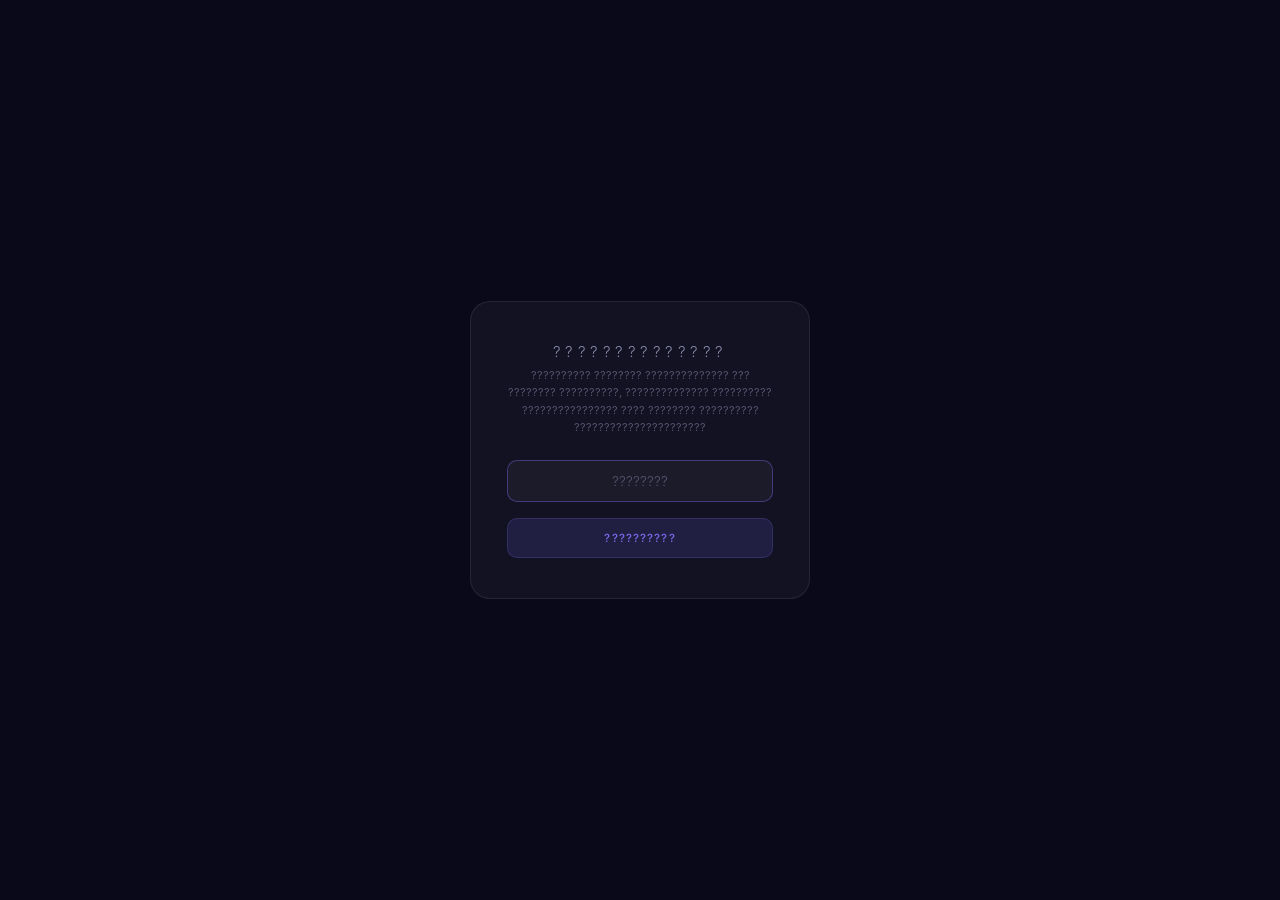
==== commit 6eb6b7c5: "fix: proper encoding - calendar+supabase version" ====
--- a/templates/index.html
+++ b/templates/index.html
@@ -6,7 +6,7 @@
 <meta name="apple-mobile-web-app-capable" content="yes">
 <meta name="apple-mobile-web-app-status-bar-style" content="black-translucent">
 <meta name="theme-color" content="#0a0a1a">
-<title>╨Ъ╨г╨а╨Р╨в╨Ю╨а</title>
+<title>??????????????</title>
 <link rel="manifest" href="manifest.json">
 <link rel="icon" href="icon.svg" type="image/svg+xml">
 <link rel="apple-touch-icon" href="icon-192.png">
@@ -112,45 +112,45 @@
 <body>
 <div class="lock-overlay" id="lockOverlay">
   <div class="lock-box">
-    <h2>╨Ъ╨г╨а╨Р╨в╨Ю╨а</h2>
-    <p>╨Т╨▓╨╡╨┤╨╕ ╨║╨╗╤О╤З ╨┤╨╛╤Б╤В╤Г╨┐╨░ тАФ ╨╛╨┤╨╜╨╛ ╤Б╨╗╨╛╨▓╨╛, ╨║╨╛╤В╨╛╤А╨╛╨╡ ╨▒╤Г╨┤╨╡╤В ╤А╨░╨▒╨╛╤В╨░╤В╤М ╨╜╨░ ╨▓╤Б╨╡╤Е ╤В╨▓╨╛╨╕╤Е ╤Г╤Б╤В╤А╨╛╨╣╤Б╤В╨▓╨░╤Е</p>
-    <input type="password" id="lockInput" placeholder="╨║╨╗╤О╤З" autocomplete="off">
-    <button id="lockBtn">╨Т╨Ю╨Щ╨в╨Ш</button>
-    <div class="lock-err" id="lockErr">╨▓╨▓╨╡╨┤╨╕ ╨║╨╗╤О╤З</div>
+    <h2>??????????????</h2>
+    <p>?????????? ???????? ?????????????? ??? ???????? ??????????, ?????????????? ?????????? ???????????????? ???? ???????? ?????????? ??????????????????????</p>
+    <input type="password" id="lockInput" placeholder="????????" autocomplete="off">
+    <button id="lockBtn">??????????</button>
+    <div class="lock-err" id="lockErr">?????????? ????????</div>
   </div>
 </div>
 <div class="layout" id="appLayout" style="display:none">
   <aside class="sidebar">
-    <div class="logo"><h1>╨Ъ╨г╨а╨Р╨в╨Ю╨а <span class="sync-dot" id="syncDot" title="╤Б╨╕╨╜╤Е╤А╨╛╨╜╨╕╨╖╨╕╤А╨╛╨▓╨░╨╜╨╛"></span></h1></div>
-    <button class="btn-today" id="btnToday" onclick="goToday()">╨б╨Х╨У╨Ю╨Ф╨Э╨п</button>
+    <div class="logo"><h1>?????????????? <span class="sync-dot" id="syncDot" title="????????????????????????????????"></span></h1></div>
+    <button class="btn-today" id="btnToday" onclick="goToday()">??????????????</button>
     <div class="calendar">
       <div class="cal-header">
         <button class="cal-nav" onclick="calNav(-1)">&#8249;</button>
         <span id="calMonth"></span>
         <button class="cal-nav" onclick="calNav(1)">&#8250;</button>
       </div>
-      <div class="cal-weekdays"><span>╨Я╨╜</span><span>╨Т╤В</span><span>╨б╤А</span><span>╨з╤В</span><span>╨Я╤В</span><span>╨б╨▒</span><span>╨Т╤Б</span></div>
+      <div class="cal-weekdays"><span>????</span><span>????</span><span>????</span><span>????</span><span>????</span><span>????</span><span>????</span></div>
       <div class="cal-days" id="calDays"></div>
       <div class="cal-counts" id="calCounts"></div>
     </div>
-    <div class="key-info" id="keyInfo" onclick="lockApp()" title="╨▓╤Л╨╣╤В╨╕"></div>
+    <div class="key-info" id="keyInfo" onclick="lockApp()" title="??????????"></div>
   </aside>
   <main class="main">
     <div class="day-title" id="dayTitle"></div>
     <div class="day-subtitle" id="daySubtitle"></div>
     <div class="input-wrapper">
-      <textarea id="noteInput" placeholder="╨Ч╨░╨┐╨╕╤И╨╕ ╨╝╤Л╤Б╨╗╤М..." rows="1"></textarea>
+      <textarea id="noteInput" placeholder="???????????? ??????????..." rows="1"></textarea>
       <div class="input-footer">
         <span class="char-count" id="charCount">0</span>
-        <button class="btn-save" id="saveBtn">╨б╨Ю╨е╨а╨Р╨Э╨Ш╨в╨м</button>
+        <button class="btn-save" id="saveBtn">??????????????????</button>
       </div>
     </div>
-    <div class="input-hint">Enter тАФ ╤Б╨╛╤Е╤А╨░╨╜╨╕╤В╤М ┬╖ Shift+Enter тАФ ╨╜╨╛╨▓╨░╤П ╤Б╤В╤А╨╛╨║╨░</div>
+    <div class="input-hint">Enter ??? ?????????????????? ?? Shift+Enter ??? ?????????? ????????????</div>
     <div class="suggest" id="suggest"></div>
-    <div class="search-row"><input type="text" id="searchInput" placeholder="╨Я╨╛╨╕╤Б╨║..."></div>
+    <div class="search-row"><input type="text" id="searchInput" placeholder="??????????..."></div>
     <div class="stats" id="stats"></div>
     <div class="groups" id="groups"></div>
-    <div class="empty-state" id="emptyState"><div class="icon">&#9671;</div><p>╨Э╨░╨┐╨╕╤И╨╕ ╨┐╨╡╤А╨▓╤Г╤О ╨╖╨░╨╝╨╡╤В╨║╤Г</p></div>
+    <div class="empty-state" id="emptyState"><div class="icon">&#9671;</div><p>???????????? ???????????? ??????????????</p></div>
   </main>
 </div>
 <div class="toast" id="toast"></div>
@@ -161,9 +161,9 @@
 const API = SUPABASE_URL + '/rest/v1/notes';
 
 const $ = s => document.querySelector(s);
-const RU_MONTHS = ['╤П╨╜╨▓╨░╤А╤М','╤Д╨╡╨▓╤А╨░╨╗╤М','╨╝╨░╤А╤В','╨░╨┐╤А╨╡╨╗╤М','╨╝╨░╨╣','╨╕╤О╨╜╤М','╨╕╤О╨╗╤М','╨░╨▓╨│╤Г╤Б╤В','╤Б╨╡╨╜╤В╤П╨▒╤А╤М','╨╛╨║╤В╤П╨▒╤А╤М','╨╜╨╛╤П╨▒╤А╤М','╨┤╨╡╨║╨░╨▒╤А╤М'];
-const RU_DAYS = ['╨▓╨╛╤Б╨║╤А╨╡╤Б╨╡╨╜╤М╨╡','╨┐╨╛╨╜╨╡╨┤╨╡╨╗╤М╨╜╨╕╨║','╨▓╤В╨╛╤А╨╜╨╕╨║','╤Б╤А╨╡╨┤╨░','╤З╨╡╤В╨▓╨╡╤А╨│','╨┐╤П╤В╨╜╨╕╤Ж╨░','╤Б╤Г╨▒╨▒╨╛╤В╨░'];
-const RU_MONTHS_GEN = ['╤П╨╜╨▓╨░╤А╤П','╤Д╨╡╨▓╤А╨░╨╗╤П','╨╝╨░╤А╤В╨░','╨░╨┐╤А╨╡╨╗╤П','╨╝╨░╤П','╨╕╤О╨╜╤П','╨╕╤О╨╗╤П','╨░╨▓╨│╤Г╤Б╤В╨░','╤Б╨╡╨╜╤В╤П╨▒╤А╤П','╨╛╨║╤В╤П╨▒╤А╤П','╨╜╨╛╤П╨▒╤А╤П','╨┤╨╡╨║╨░╨▒╤А╤П'];
+const RU_MONTHS = ['????????????','??????????????','????????','????????????','??????','????????','????????','????????????','????????????????','??????????????','????????????','??????????????'];
+const RU_DAYS = ['??????????????????????','??????????????????????','??????????????','??????????','??????????????','??????????????','??????????????'];
+const RU_MONTHS_GEN = ['????????????','??????????????','??????????','????????????','??????','????????','????????','??????????????','????????????????','??????????????','????????????','??????????????'];
 
 let USER_ID = '';
 let headers = {};
@@ -228,12 +228,12 @@
 }
 
 window.addEventListener('offline', () => {
-  toastEl.textContent = '╨Э╨╡╤В ╨╕╨╜╤В╨╡╤А╨╜╨╡╤В╨░';
+  toastEl.textContent = '?????? ??????????????????';
   toastEl.className = 'toast show offline';
   $('#syncDot').classList.add('offline');
 });
 window.addEventListener('online', () => {
-  toastEl.textContent = '╨б╨╕╨╜╤Е╤А╨╛╨╜╨╕╨╖╨░╤Ж╨╕╤П...';
+  toastEl.textContent = '??????????????????????????...';
   toastEl.className = 'toast show';
   $('#syncDot').classList.remove('offline');
   loadNotes();
@@ -266,7 +266,7 @@
 }
 
 function clusterNotes(notes, threshold = 0.12) {
-  if (notes.length <= 1) return notes.length ? { '╨Т╤Б╨╡ ╨╖╨░╨╝╨╡╤В╨║╨╕': notes } : {};
+  if (notes.length <= 1) return notes.length ? { '?????? ??????????????': notes } : {};
   const vectors = tfidfVectors(notes.map(n => n.content));
   const n = notes.length;
   const parent = Array.from({length: n}, (_, i) => i);
@@ -332,7 +332,7 @@
 function renderDayTitle() {
   const d = new Date(selectedDate + 'T12:00:00');
   const today = selectedDate === todayStr();
-  $('#dayTitle').textContent = today ? '╨б╨╡╨│╨╛╨┤╨╜╤П' : d.getDate() + ' ' + RU_MONTHS_GEN[d.getMonth()];
+  $('#dayTitle').textContent = today ? '??????????????' : d.getDate() + ' ' + RU_MONTHS_GEN[d.getMonth()];
   $('#daySubtitle').textContent = RU_DAYS[d.getDay()] + (today ? '' : ', ' + d.getFullYear());
   $('#btnToday').classList.toggle('active', today);
 }
@@ -359,16 +359,16 @@
   try {
     await api('POST', '', { content, note_date: selectedDate, user_id: USER_ID });
     input.value = ''; autoResize(); charCount.textContent = '0';
-    toast('╨б╨╛╤Е╤А╨░╨╜╨╡╨╜╨╛');
+    toast('??????????????????');
     $('#syncDot').style.background = '#4caf50';
     countsCache = null;
     await loadNotes();
   } catch (e) {
-    if (!navigator.onLine) { toastEl.textContent = '╨Э╨╡╤В ╨╕╨╜╤В╨╡╤А╨╜╨╡╤В╨░'; toastEl.className = 'toast show offline'; }
-    else toast('╨Ю╤И╨╕╨▒╨║╨░');
+    if (!navigator.onLine) { toastEl.textContent = '?????? ??????????????????'; toastEl.className = 'toast show offline'; }
+    else toast('????????????');
     $('#syncDot').style.background = '#e05555';
   }
-  saveBtn.textContent = '╨б╨Ю╨е╨а╨Р╨Э╨Ш╨в╨м'; saveBtn.disabled = false;
+  saveBtn.textContent = '??????????????????'; saveBtn.disabled = false;
 }
 
 async function deleteNote(id) {
@@ -376,10 +376,10 @@
   if (isNaN(safeId)) return;
   try {
     await api('DELETE', '?id=eq.' + safeId + '&user_id=eq.' + USER_ID);
-    toast('╨г╨┤╨░╨╗╨╡╨╜╨╛');
+    toast('??????????????');
     countsCache = null;
     await loadNotes();
-  } catch (e) { toast('╨Ю╤И╨╕╨▒╨║╨░'); }
+  } catch (e) { toast('????????????'); }
 }
 
 async function loadNotes() {
@@ -425,16 +425,16 @@
   let groups = allGroups, notes = allNotes;
   if (query) {
     notes = allNotes.filter(n => n.content.toLowerCase().includes(query));
-    if (!notes.length) { groupsEl.innerHTML = ''; statsEl.textContent = ''; emptyEl.innerHTML = '<div class="icon">&#9671;</div><p>╨Э╨╕╤З╨╡╨│╨╛ ╨╜╨╡ ╨╜╨░╨╣╨┤╨╡╨╜╨╛</p>'; emptyEl.style.display = 'block'; return; }
+    if (!notes.length) { groupsEl.innerHTML = ''; statsEl.textContent = ''; emptyEl.innerHTML = '<div class="icon">&#9671;</div><p>???????????? ???? ??????????????</p>'; emptyEl.style.display = 'block'; return; }
     const ids = new Set(notes.map(n => n.id));
     groups = {};
     for (const [t, items] of Object.entries(allGroups)) { const f = items.filter(n => ids.has(n.id)); if (f.length) groups[t] = f; }
-    if (!Object.keys(groups).length) groups = { '╨а╨╡╨╖╤Г╨╗╤М╤В╨░╤В╤Л': notes };
-  }
-  if (!notes.length) { groupsEl.innerHTML = ''; statsEl.textContent = ''; emptyEl.innerHTML = '<div class="icon">&#9671;</div><p>' + (selectedDate === todayStr() ? '╨Э╨░╨┐╨╕╤И╨╕ ╨┐╨╡╤А╨▓╤Г╤О ╨╖╨░╨╝╨╡╤В╨║╤Г ╨╖╨░ ╤Б╨╡╨│╨╛╨┤╨╜╤П' : '╨Э╨╡╤В ╨╖╨░╨╝╨╡╤В╨╛╨║ ╨╖╨░ ╤Н╤В╨╛╤В ╨┤╨╡╨╜╤М') + '</p>'; emptyEl.style.display = 'block'; return; }
+    if (!Object.keys(groups).length) groups = { '????????????????????': notes };
+  }
+  if (!notes.length) { groupsEl.innerHTML = ''; statsEl.textContent = ''; emptyEl.innerHTML = '<div class="icon">&#9671;</div><p>' + (selectedDate === todayStr() ? '???????????? ???????????? ?????????????? ???? ??????????????' : '?????? ?????????????? ???? ???????? ????????') + '</p>'; emptyEl.style.display = 'block'; return; }
   emptyEl.style.display = 'none';
   const gc = Object.keys(groups).length;
-  statsEl.textContent = notes.length + ' ╨╖╨░╨╝╨╡╤В' + (notes.length === 1 ? '╨║╨░' : notes.length < 5 ? '╨║╨╕' : '╨╛╨║') + '  \u00b7  ' + gc + ' ╨│╤А╤Г╨┐╨┐' + (gc === 1 ? '╨░' : '');
+  statsEl.textContent = notes.length + ' ??????????' + (notes.length === 1 ? '????' : notes.length < 5 ? '????' : '????') + '  \u00b7  ' + gc + ' ??????????' + (gc === 1 ? '??' : '');
   let html = '';
   for (const [title, items] of Object.entries(groups)) {
     html += '<div class="group"><div class="group-header"><span class="group-title">' + esc(title) + '</span><span class="group-count">' + items.length + '</span><div class="group-line"></div></div><div class="notes-grid">';
@@ -456,7 +456,7 @@
     const matches = findSimilar(text, data);
     if (matches.length) {
       const s = matches[0].content.length > 80 ? matches[0].content.slice(0, 80) + '...' : matches[0].content;
-      showSuggest('╨┐╨╛╤Е╨╛╨╢╨╡ ╨╜╨░: ' + esc(s));
+      showSuggest('???????????? ????: ' + esc(s));
     } else hideSuggest();
   } catch (e) {}
 }
@@ -471,7 +471,7 @@
     const data = await api('GET', '?user_id=eq.' + USER_ID + '&note_date=eq.' + ys);
     if (Array.isArray(data) && data.length) {
       const g = clusterNotes(data);
-      showSuggest('╨▓╤З╨╡╤А╨░: ' + data.length + ' ╨╖╨░╨╝╨╡╤В' + (data.length === 1 ? '╨║╨░' : data.length < 5 ? '╨║╨╕' : '╨╛╨║') + ', ' + Object.keys(g).length + ' ╨│╤А╤Г╨┐╨┐');
+      showSuggest('??????????: ' + data.length + ' ??????????' + (data.length === 1 ? '????' : data.length < 5 ? '????' : '????') + ', ' + Object.keys(g).length + ' ??????????');
       setTimeout(hideSuggest, 5000);
     }
   } catch (e) {}
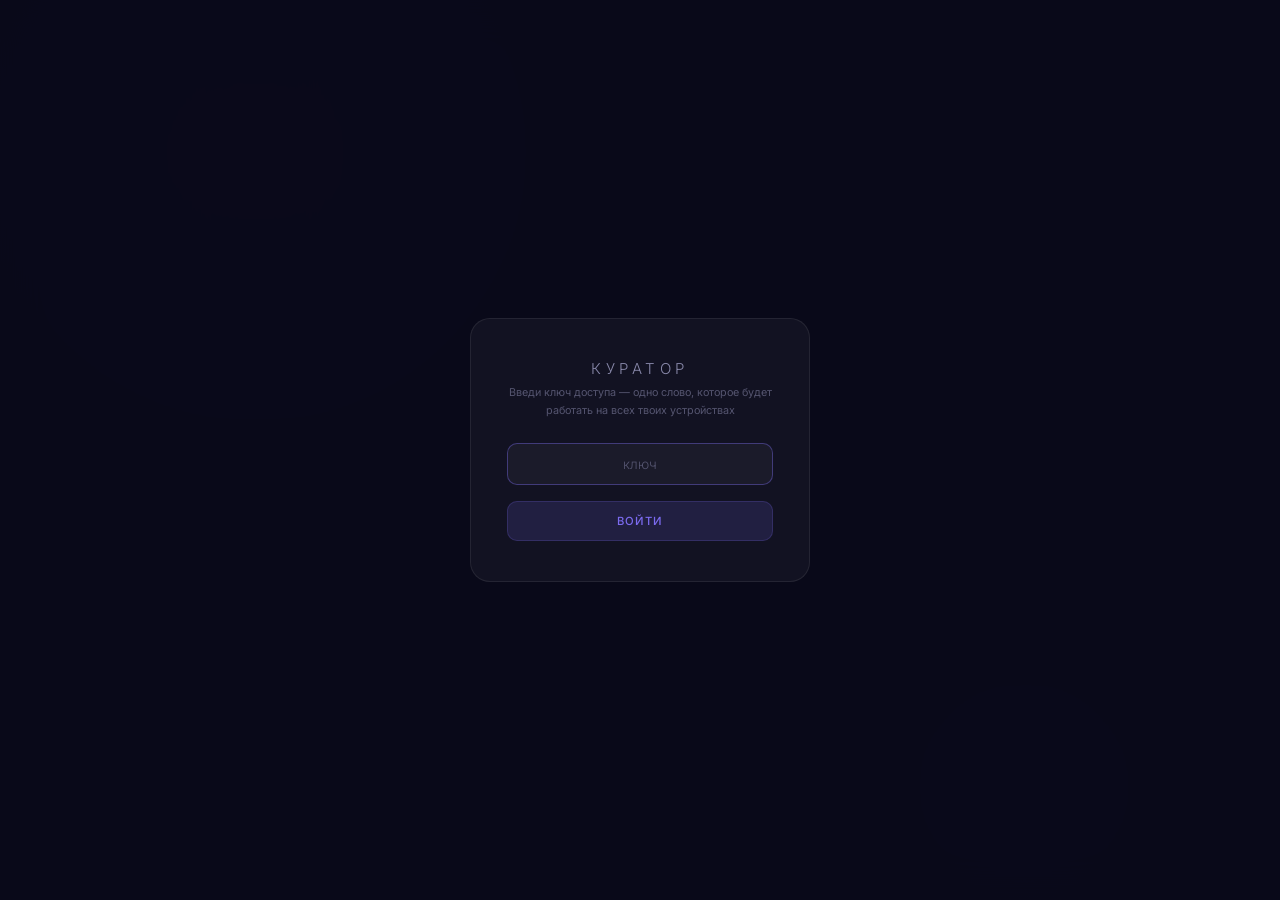
==== commit d7a27024: "fix: proper UTF-8 encoding via python extract" ====
--- a/templates/index.html
+++ b/templates/index.html
@@ -6,7 +6,7 @@
 <meta name="apple-mobile-web-app-capable" content="yes">
 <meta name="apple-mobile-web-app-status-bar-style" content="black-translucent">
 <meta name="theme-color" content="#0a0a1a">
-<title>??????????????</title>
+<title>КУРАТОР</title>
 <link rel="manifest" href="manifest.json">
 <link rel="icon" href="icon.svg" type="image/svg+xml">
 <link rel="apple-touch-icon" href="icon-192.png">
@@ -112,45 +112,45 @@
 <body>
 <div class="lock-overlay" id="lockOverlay">
   <div class="lock-box">
-    <h2>??????????????</h2>
-    <p>?????????? ???????? ?????????????? ??? ???????? ??????????, ?????????????? ?????????? ???????????????? ???? ???????? ?????????? ??????????????????????</p>
-    <input type="password" id="lockInput" placeholder="????????" autocomplete="off">
-    <button id="lockBtn">??????????</button>
-    <div class="lock-err" id="lockErr">?????????? ????????</div>
+    <h2>КУРАТОР</h2>
+    <p>Введи ключ доступа — одно слово, которое будет работать на всех твоих устройствах</p>
+    <input type="password" id="lockInput" placeholder="ключ" autocomplete="off">
+    <button id="lockBtn">ВОЙТИ</button>
+    <div class="lock-err" id="lockErr">введи ключ</div>
   </div>
 </div>
 <div class="layout" id="appLayout" style="display:none">
   <aside class="sidebar">
-    <div class="logo"><h1>?????????????? <span class="sync-dot" id="syncDot" title="????????????????????????????????"></span></h1></div>
-    <button class="btn-today" id="btnToday" onclick="goToday()">??????????????</button>
+    <div class="logo"><h1>КУРАТОР <span class="sync-dot" id="syncDot" title="синхронизировано"></span></h1></div>
+    <button class="btn-today" id="btnToday" onclick="goToday()">СЕГОДНЯ</button>
     <div class="calendar">
       <div class="cal-header">
         <button class="cal-nav" onclick="calNav(-1)">&#8249;</button>
         <span id="calMonth"></span>
         <button class="cal-nav" onclick="calNav(1)">&#8250;</button>
       </div>
-      <div class="cal-weekdays"><span>????</span><span>????</span><span>????</span><span>????</span><span>????</span><span>????</span><span>????</span></div>
+      <div class="cal-weekdays"><span>Пн</span><span>Вт</span><span>Ср</span><span>Чт</span><span>Пт</span><span>Сб</span><span>Вс</span></div>
       <div class="cal-days" id="calDays"></div>
       <div class="cal-counts" id="calCounts"></div>
     </div>
-    <div class="key-info" id="keyInfo" onclick="lockApp()" title="??????????"></div>
+    <div class="key-info" id="keyInfo" onclick="lockApp()" title="выйти"></div>
   </aside>
   <main class="main">
     <div class="day-title" id="dayTitle"></div>
     <div class="day-subtitle" id="daySubtitle"></div>
     <div class="input-wrapper">
-      <textarea id="noteInput" placeholder="???????????? ??????????..." rows="1"></textarea>
+      <textarea id="noteInput" placeholder="Запиши мысль..." rows="1"></textarea>
       <div class="input-footer">
         <span class="char-count" id="charCount">0</span>
-        <button class="btn-save" id="saveBtn">??????????????????</button>
+        <button class="btn-save" id="saveBtn">СОХРАНИТЬ</button>
       </div>
     </div>
-    <div class="input-hint">Enter ??? ?????????????????? ?? Shift+Enter ??? ?????????? ????????????</div>
+    <div class="input-hint">Enter — сохранить · Shift+Enter — новая строка</div>
     <div class="suggest" id="suggest"></div>
-    <div class="search-row"><input type="text" id="searchInput" placeholder="??????????..."></div>
+    <div class="search-row"><input type="text" id="searchInput" placeholder="Поиск..."></div>
     <div class="stats" id="stats"></div>
     <div class="groups" id="groups"></div>
-    <div class="empty-state" id="emptyState"><div class="icon">&#9671;</div><p>???????????? ???????????? ??????????????</p></div>
+    <div class="empty-state" id="emptyState"><div class="icon">&#9671;</div><p>Напиши первую заметку</p></div>
   </main>
 </div>
 <div class="toast" id="toast"></div>
@@ -161,9 +161,9 @@
 const API = SUPABASE_URL + '/rest/v1/notes';
 
 const $ = s => document.querySelector(s);
-const RU_MONTHS = ['????????????','??????????????','????????','????????????','??????','????????','????????','????????????','????????????????','??????????????','????????????','??????????????'];
-const RU_DAYS = ['??????????????????????','??????????????????????','??????????????','??????????','??????????????','??????????????','??????????????'];
-const RU_MONTHS_GEN = ['????????????','??????????????','??????????','????????????','??????','????????','????????','??????????????','????????????????','??????????????','????????????','??????????????'];
+const RU_MONTHS = ['январь','февраль','март','апрель','май','июнь','июль','август','сентябрь','октябрь','ноябрь','декабрь'];
+const RU_DAYS = ['воскресенье','понедельник','вторник','среда','четверг','пятница','суббота'];
+const RU_MONTHS_GEN = ['января','февраля','марта','апреля','мая','июня','июля','августа','сентября','октября','ноября','декабря'];
 
 let USER_ID = '';
 let headers = {};
@@ -228,12 +228,12 @@
 }
 
 window.addEventListener('offline', () => {
-  toastEl.textContent = '?????? ??????????????????';
+  toastEl.textContent = 'Нет интернета';
   toastEl.className = 'toast show offline';
   $('#syncDot').classList.add('offline');
 });
 window.addEventListener('online', () => {
-  toastEl.textContent = '??????????????????????????...';
+  toastEl.textContent = 'Синхронизация...';
   toastEl.className = 'toast show';
   $('#syncDot').classList.remove('offline');
   loadNotes();
@@ -266,7 +266,7 @@
 }
 
 function clusterNotes(notes, threshold = 0.12) {
-  if (notes.length <= 1) return notes.length ? { '?????? ??????????????': notes } : {};
+  if (notes.length <= 1) return notes.length ? { 'Все заметки': notes } : {};
   const vectors = tfidfVectors(notes.map(n => n.content));
   const n = notes.length;
   const parent = Array.from({length: n}, (_, i) => i);
@@ -332,7 +332,7 @@
 function renderDayTitle() {
   const d = new Date(selectedDate + 'T12:00:00');
   const today = selectedDate === todayStr();
-  $('#dayTitle').textContent = today ? '??????????????' : d.getDate() + ' ' + RU_MONTHS_GEN[d.getMonth()];
+  $('#dayTitle').textContent = today ? 'Сегодня' : d.getDate() + ' ' + RU_MONTHS_GEN[d.getMonth()];
   $('#daySubtitle').textContent = RU_DAYS[d.getDay()] + (today ? '' : ', ' + d.getFullYear());
   $('#btnToday').classList.toggle('active', today);
 }
@@ -359,16 +359,16 @@
   try {
     await api('POST', '', { content, note_date: selectedDate, user_id: USER_ID });
     input.value = ''; autoResize(); charCount.textContent = '0';
-    toast('??????????????????');
+    toast('Сохранено');
     $('#syncDot').style.background = '#4caf50';
     countsCache = null;
     await loadNotes();
   } catch (e) {
-    if (!navigator.onLine) { toastEl.textContent = '?????? ??????????????????'; toastEl.className = 'toast show offline'; }
-    else toast('????????????');
+    if (!navigator.onLine) { toastEl.textContent = 'Нет интернета'; toastEl.className = 'toast show offline'; }
+    else toast('Ошибка');
     $('#syncDot').style.background = '#e05555';
   }
-  saveBtn.textContent = '??????????????????'; saveBtn.disabled = false;
+  saveBtn.textContent = 'СОХРАНИТЬ'; saveBtn.disabled = false;
 }
 
 async function deleteNote(id) {
@@ -376,10 +376,10 @@
   if (isNaN(safeId)) return;
   try {
     await api('DELETE', '?id=eq.' + safeId + '&user_id=eq.' + USER_ID);
-    toast('??????????????');
+    toast('Удалено');
     countsCache = null;
     await loadNotes();
-  } catch (e) { toast('????????????'); }
+  } catch (e) { toast('Ошибка'); }
 }
 
 async function loadNotes() {
@@ -425,16 +425,16 @@
   let groups = allGroups, notes = allNotes;
   if (query) {
     notes = allNotes.filter(n => n.content.toLowerCase().includes(query));
-    if (!notes.length) { groupsEl.innerHTML = ''; statsEl.textContent = ''; emptyEl.innerHTML = '<div class="icon">&#9671;</div><p>???????????? ???? ??????????????</p>'; emptyEl.style.display = 'block'; return; }
+    if (!notes.length) { groupsEl.innerHTML = ''; statsEl.textContent = ''; emptyEl.innerHTML = '<div class="icon">&#9671;</div><p>Ничего не найдено</p>'; emptyEl.style.display = 'block'; return; }
     const ids = new Set(notes.map(n => n.id));
     groups = {};
     for (const [t, items] of Object.entries(allGroups)) { const f = items.filter(n => ids.has(n.id)); if (f.length) groups[t] = f; }
-    if (!Object.keys(groups).length) groups = { '????????????????????': notes };
-  }
-  if (!notes.length) { groupsEl.innerHTML = ''; statsEl.textContent = ''; emptyEl.innerHTML = '<div class="icon">&#9671;</div><p>' + (selectedDate === todayStr() ? '???????????? ???????????? ?????????????? ???? ??????????????' : '?????? ?????????????? ???? ???????? ????????') + '</p>'; emptyEl.style.display = 'block'; return; }
+    if (!Object.keys(groups).length) groups = { 'Результаты': notes };
+  }
+  if (!notes.length) { groupsEl.innerHTML = ''; statsEl.textContent = ''; emptyEl.innerHTML = '<div class="icon">&#9671;</div><p>' + (selectedDate === todayStr() ? 'Напиши первую заметку за сегодня' : 'Нет заметок за этот день') + '</p>'; emptyEl.style.display = 'block'; return; }
   emptyEl.style.display = 'none';
   const gc = Object.keys(groups).length;
-  statsEl.textContent = notes.length + ' ??????????' + (notes.length === 1 ? '????' : notes.length < 5 ? '????' : '????') + '  \u00b7  ' + gc + ' ??????????' + (gc === 1 ? '??' : '');
+  statsEl.textContent = notes.length + ' замет' + (notes.length === 1 ? 'ка' : notes.length < 5 ? 'ки' : 'ок') + '  \u00b7  ' + gc + ' групп' + (gc === 1 ? 'а' : '');
   let html = '';
   for (const [title, items] of Object.entries(groups)) {
     html += '<div class="group"><div class="group-header"><span class="group-title">' + esc(title) + '</span><span class="group-count">' + items.length + '</span><div class="group-line"></div></div><div class="notes-grid">';
@@ -456,7 +456,7 @@
     const matches = findSimilar(text, data);
     if (matches.length) {
       const s = matches[0].content.length > 80 ? matches[0].content.slice(0, 80) + '...' : matches[0].content;
-      showSuggest('???????????? ????: ' + esc(s));
+      showSuggest('похоже на: ' + esc(s));
     } else hideSuggest();
   } catch (e) {}
 }
@@ -471,7 +471,7 @@
     const data = await api('GET', '?user_id=eq.' + USER_ID + '&note_date=eq.' + ys);
     if (Array.isArray(data) && data.length) {
       const g = clusterNotes(data);
-      showSuggest('??????????: ' + data.length + ' ??????????' + (data.length === 1 ? '????' : data.length < 5 ? '????' : '????') + ', ' + Object.keys(g).length + ' ??????????');
+      showSuggest('вчера: ' + data.length + ' замет' + (data.length === 1 ? 'ка' : data.length < 5 ? 'ки' : 'ок') + ', ' + Object.keys(g).length + ' групп');
       setTimeout(hideSuggest, 5000);
     }
   } catch (e) {}
